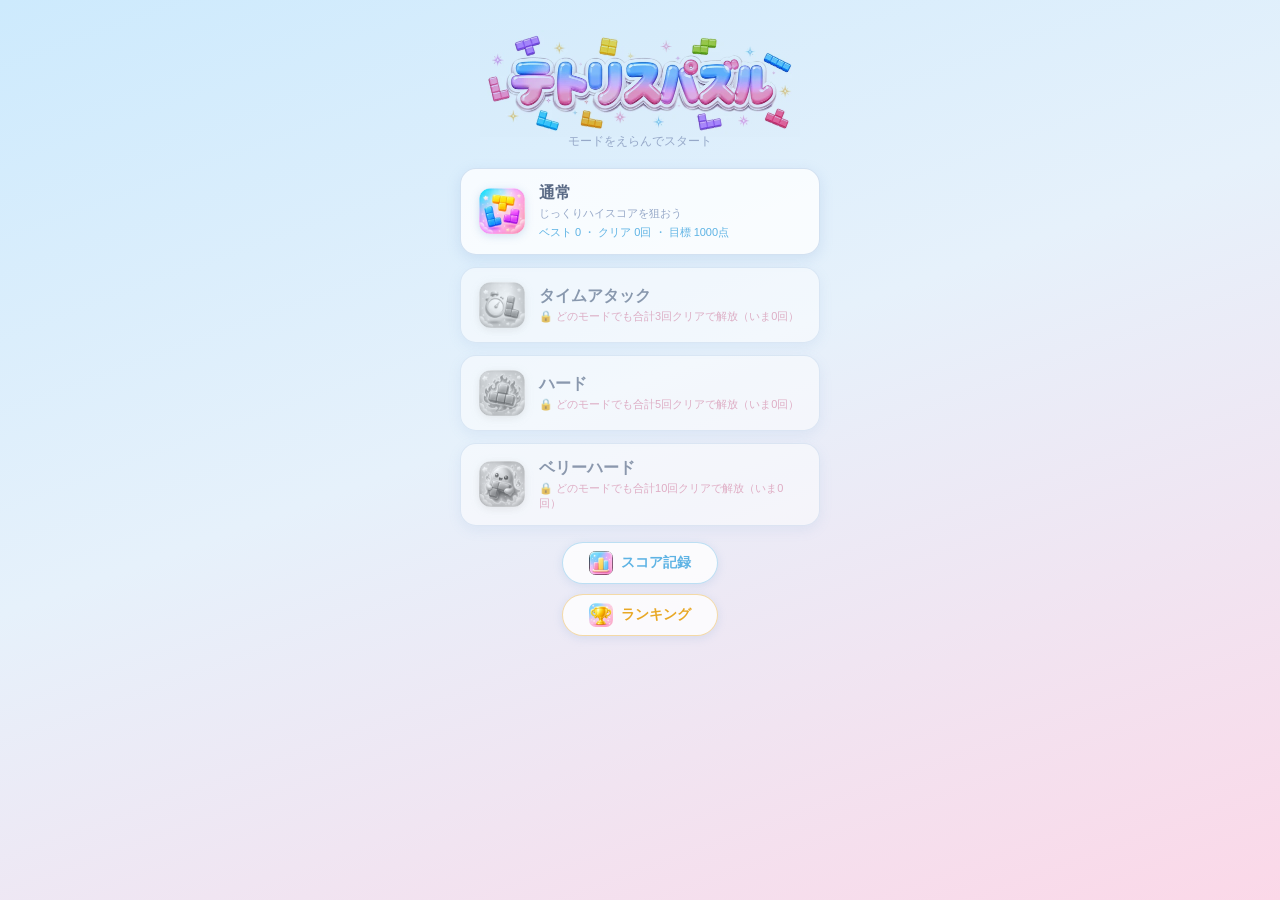
==== index.html @ 9c4d52a5 "ランキングに「今月」「今年」の切り替えを追加（日本時間で区切る・モード別・1人1件のベスト） Co-Authored-By: Claude Opus 5.5 <noreply@anthropic.co" ====
<!DOCTYPE html>
<html lang="ja">
<head>
<meta charset="UTF-8">
<meta name="viewport" content="width=device-width, initial-scale=1.0, maximum-scale=1.0, user-scalable=no, viewport-fit=cover">
<meta name="theme-color" content="#cdeafd">
<meta name="apple-mobile-web-app-capable" content="yes">
<meta name="apple-mobile-web-app-status-bar-style" content="default">
<meta name="apple-mobile-web-app-title" content="テトパズ">
<link rel="manifest" href="manifest.json">
<link rel="icon" type="image/png" href="icon-192.png">
<link rel="apple-touch-icon" href="icon-192.png">
<title>テトリスパズル</title>
<style>
  * { margin: 0; padding: 0; box-sizing: border-box; -webkit-tap-highlight-color: transparent; }
  html, body {
    height: 100%;
    overflow: hidden;
    touch-action: none;
    overscroll-behavior: none;
  }
  body {
    font-family: 'Segoe UI', 'Hiragino Sans', 'Noto Sans JP', sans-serif;
    background: linear-gradient(160deg, #cdeafd 0%, #e6f1fb 45%, #fbd8e8 100%);
    color: #6b7a99;
    display: flex;
    flex-direction: column;
    align-items: center;
    user-select: none;
    -webkit-user-select: none;
    padding: env(safe-area-inset-top) env(safe-area-inset-right) env(safe-area-inset-bottom) env(safe-area-inset-left);
  }

  /* ===== ヘッダー（スコア） ===== */
  #header {
    width: 100%;
    max-width: 440px;
    display: flex;
    justify-content: space-between;
    align-items: center;
    padding: 12px 16px 4px;
  }
  .score-box {
    text-align: center;
    flex: 1;
    background: rgba(255, 255, 255, 0.72);
    border-radius: 14px;
    padding: 3px 6px;
    margin: 0 4px;
    box-shadow: 0 2px 10px rgba(122, 161, 209, 0.22), inset 0 1px 0 rgba(255,255,255,0.9);
  }
  #score-box-now { border-top: 3px solid #f7a8c4; }
  #score-box-best { border-top: 3px solid #8ecdf0; }
  .score-label {
    font-size: 11px;
    letter-spacing: 2px;
    color: #96a8c8;
    text-transform: uppercase;
  }
  .score-value {
    font-size: 26px;
    font-weight: 700;
    color: #f286ac;
    text-shadow: 0 2px 8px rgba(242, 134, 172, 0.3);
  }
  #best-value { color: #5eb3e4; text-shadow: 0 2px 8px rgba(94, 179, 228, 0.3); }
  #title {
    font-size: 15px;
    font-weight: 700;
    letter-spacing: 1px;
    background: linear-gradient(90deg, #f286ac, #f7b267, #6fcf97, #5eb3e4);
    -webkit-background-clip: text;
    background-clip: text;
    -webkit-text-fill-color: transparent;
    flex: 1;
    text-align: center;
  }

  /* ===== コンボ表示 ===== */
  #combo-banner {
    height: 28px;
    display: flex;
    align-items: center;
    justify-content: center;
    font-size: 16px;
    font-weight: 700;
    color: #f2749f;
    opacity: 0;
    transition: opacity 0.3s;
    text-shadow: 0 2px 10px rgba(242, 116, 159, 0.4);
  }
  #combo-banner.show { opacity: 1; animation: pop 0.4s ease; }
  @keyframes pop {
    0% { transform: scale(0.6); }
    60% { transform: scale(1.15); }
    100% { transform: scale(1); }
  }

  /* ===== 背景のふわふわ装飾 ===== */
  #deco {
    position: fixed;
    inset: 0;
    z-index: -1;
    pointer-events: none;
    overflow: hidden;
  }
  .deco-block {
    position: absolute;
    width: 16px;
    height: 16px;
    border-radius: 5px;
    background: currentColor;
    opacity: 0.45;
    animation: floaty 11s ease-in-out infinite;
  }
  /* box-shadow で1つの要素をテトリミノ風の形に見せる */
  .deco-l { box-shadow: 0 20px 0 currentColor, 20px 20px 0 currentColor; }
  .deco-o { box-shadow: 20px 0 0 currentColor, 0 20px 0 currentColor, 20px 20px 0 currentColor; }
  .deco-i { box-shadow: 20px 0 0 currentColor, 40px 0 0 currentColor; }
  .deco-t { box-shadow: 20px 0 0 currentColor, 40px 0 0 currentColor, 20px 20px 0 currentColor; }
  @keyframes floaty {
    0%, 100% { transform: translateY(0) rotate(0deg); }
    50% { transform: translateY(-16px) rotate(8deg); }
  }

  /* ===== 盤面 ===== */
  #board-wrap {
    position: relative;
    margin: 4px auto 0;
    padding: 8px;
    border-radius: 22px;
    /* 虹色のパステルフレーム */
    background: linear-gradient(135deg, #ffbcd8 0%, #a8d8f5 28%, #b4ecc9 52%, #ffe19a 76%, #d9bdf7 100%);
    box-shadow: 0 8px 28px rgba(122, 161, 209, 0.4), inset 0 1px 0 rgba(255,255,255,0.9);
  }
  #board {
    display: grid;
    grid-template-columns: repeat(8, var(--cell));
    grid-template-rows: repeat(8, var(--cell));
    gap: var(--gap);
    background:
      linear-gradient(135deg, rgba(255,188,216,0.45) 0%, rgba(168,216,245,0.45) 30%,
                              rgba(180,236,201,0.42) 55%, rgba(255,225,154,0.42) 80%,
                              rgba(217,189,247,0.45) 100%);
    padding: var(--gap);
    border-radius: 15px;
    box-shadow: inset 0 2px 10px rgba(122, 161, 209, 0.22);
  }
  .cell {
    width: var(--cell);
    height: var(--cell);
    background: rgba(255, 255, 255, 0.6);
    border-radius: 6px;
    position: relative;
    transition: background 0.12s;
    box-shadow: inset 0 1px 2px rgba(122, 161, 209, 0.12);
  }
  .cell.filled {
    background: var(--c);
    box-shadow: inset 0 -3px 0 rgba(0,0,0,0.25), inset 0 2px 0 rgba(255,255,255,0.3);
  }
  .cell.preview {
    background: var(--c);
    opacity: 0.4;
  }
  .cell.will-clear {
    animation: glow 0.5s ease infinite alternate;
  }
  @keyframes glow {
    from { filter: brightness(1); }
    to { filter: brightness(1.6); box-shadow: 0 0 12px rgba(255,255,255,0.7); }
  }
  .cell.clearing {
    animation: vanish 0.3s ease forwards;
  }
  @keyframes vanish {
    to { transform: scale(0); opacity: 0; }
  }

  /* ===== ピーストレイ ===== */
  #tray {
    width: calc(100% - 24px);
    max-width: 416px;
    display: flex;
    justify-content: space-around;
    align-items: center;
    padding: 14px 8px;
    margin-top: 12px;
    min-height: calc(var(--tray-cell) * 4 + 40px);
    /* ピース置き場もカラフルなカードに */
    background: linear-gradient(135deg, rgba(255,255,255,0.75), rgba(255,255,255,0.45));
    border: 2px solid rgba(255, 255, 255, 0.8);
    border-radius: 20px;
    box-shadow: 0 6px 20px rgba(122, 161, 209, 0.25), inset 0 1px 0 rgba(255,255,255,0.9);
  }
  .piece {
    display: grid;
    gap: 2px;
    cursor: grab;
    transition: transform 0.15s, opacity 0.2s;
    touch-action: none;
  }
  .piece.dragging { opacity: 0; }
  .piece.used { visibility: hidden; }
  .piece.unplaceable { opacity: 0.3; filter: grayscale(0.7); }
  .piece-cell {
    width: var(--tray-cell);
    height: var(--tray-cell);
    border-radius: 4px;
  }
  .piece-cell.on {
    background: var(--c);
    box-shadow: inset 0 -2px 0 rgba(0,0,0,0.25), inset 0 1px 0 rgba(255,255,255,0.3);
  }

  /* ===== ドラッグ中のゴースト ===== */
  #drag-ghost {
    position: fixed;
    display: grid;
    gap: var(--gap);
    pointer-events: none;
    z-index: 100;
    filter: drop-shadow(0 6px 12px rgba(0,0,0,0.5));
  }
  #drag-ghost .ghost-cell {
    width: var(--cell);
    height: var(--cell);
    border-radius: 6px;
  }
  #drag-ghost .ghost-cell.on {
    background: var(--c);
    box-shadow: inset 0 -3px 0 rgba(0,0,0,0.25), inset 0 2px 0 rgba(255,255,255,0.3);
  }

  /* ===== スコアポップ ===== */
  .score-pop {
    position: fixed;
    font-size: 22px;
    font-weight: 700;
    color: #f2749f;
    text-shadow: 0 1px 0 #fff, 0 2px 8px rgba(242, 116, 159, 0.5);
    pointer-events: none;
    z-index: 200;
    animation: rise 0.9s ease forwards;
  }
  @keyframes rise {
    0% { opacity: 0; transform: translateY(0) scale(0.7); }
    20% { opacity: 1; transform: translateY(-10px) scale(1.1); }
    100% { opacity: 0; transform: translateY(-60px) scale(1); }
  }

  /* ===== ゲームオーバー ===== */
  #overlay {
    position: fixed;
    inset: 0;
    background: rgba(230, 240, 250, 0.7);
    display: none;
    align-items: center;
    justify-content: center;
    z-index: 300;
    backdrop-filter: blur(5px);
  }
  #overlay.show { display: flex; }
  .overlay-card {
    background: linear-gradient(160deg, #ffffff, #f2f7fd);
    border: 1px solid rgba(122, 161, 209, 0.25);
    border-radius: 20px;
    padding: 32px 40px;
    text-align: center;
    box-shadow: 0 10px 40px rgba(122, 161, 209, 0.35);
    animation: pop 0.4s ease;
  }
  .overlay-card h2 { font-size: 24px; margin-bottom: 12px; color: #f2749f; }
  .overlay-card .final-score { font-size: 40px; font-weight: 700; color: #f286ac; margin-bottom: 4px; }
  .overlay-card .final-label { font-size: 12px; color: #96a8c8; margin-bottom: 6px; }
  .overlay-card .best-note { font-size: 14px; color: #5eb3e4; margin-bottom: 20px; min-height: 20px; }
  #restart-btn {
    font-size: 17px;
    font-weight: 700;
    color: #fff;
    background: linear-gradient(90deg, #f7a8c4, #8ecdf0);
    border: none;
    border-radius: 999px;
    padding: 12px 36px;
    cursor: pointer;
    box-shadow: 0 4px 14px rgba(242, 134, 172, 0.4);
    transition: transform 0.1s;
  }
  #restart-btn:active { transform: scale(0.95); }
  .overlay-btns { display: flex; gap: 10px; justify-content: center; }
  #menu-btn {
    font-size: 15px;
    font-weight: 700;
    color: #5eb3e4;
    background: #fff;
    border: 1px solid rgba(94, 179, 228, 0.5);
    border-radius: 999px;
    padding: 12px 24px;
    cursor: pointer;
    transition: transform 0.1s;
  }
  #menu-btn:active { transform: scale(0.95); }
  #peek-btn {
    font-size: 13px;
    font-weight: 700;
    color: #96a8c8;
    background: transparent;
    border: none;
    text-decoration: underline;
    padding: 12px 8px 0;
    cursor: pointer;
    display: block;
    margin: 0 auto;
  }
  #peek-btn:active { opacity: 0.6; }
  /* 盤面を見ている間に表示する「結果にもどる」バー */
  #back-to-result {
    position: fixed;
    left: 50%;
    bottom: calc(18px + env(safe-area-inset-bottom));
    transform: translateX(-50%);
    display: none;
    font-size: 15px;
    font-weight: 700;
    color: #fff;
    background: linear-gradient(90deg, #f7a8c4, #8ecdf0);
    border: none;
    border-radius: 999px;
    padding: 13px 30px;
    cursor: pointer;
    z-index: 310;
    box-shadow: 0 4px 18px rgba(242, 134, 172, 0.5);
    animation: pop 0.35s ease;
  }
  #back-to-result.show { display: block; }
  #back-to-result:active { transform: translateX(-50%) scale(0.95); }
  .overlay-card .mode-line { font-size: 13px; color: #96a8c8; margin-bottom: 8px; }
  .mode-line-icon { width: 20px; height: 20px; border-radius: 6px; vertical-align: -5px; margin-right: 4px; }
  .clear-badge {
    display: inline-block;
    background: linear-gradient(90deg, #f7a8c4, #8ecdf0);
    color: #fff;
    font-size: 12px;
    font-weight: 700;
    border-radius: 999px;
    padding: 4px 14px;
    margin-bottom: 10px;
  }
  .unlock-note { font-size: 13px; color: #f2749f; margin-bottom: 14px; }

  /* ===== ホームボタン ===== */
  #home-btn {
    background: rgba(255, 255, 255, 0.7);
    border: 1px solid rgba(122, 161, 209, 0.3);
    border-radius: 12px;
    padding: 5px 7px;
    cursor: pointer;
    box-shadow: 0 2px 8px rgba(122, 161, 209, 0.2);
    line-height: 0;
  }
  #home-btn img {
    width: 28px;
    height: 28px;
    border-radius: 8px;
  }
  #home-btn:active { transform: scale(0.92); }
  #sound-btn {
    background: rgba(255, 255, 255, 0.7);
    border: 1px solid rgba(122, 161, 209, 0.3);
    border-radius: 12px;
    padding: 5px 7px;
    margin-left: 6px;
    cursor: pointer;
    box-shadow: 0 2px 8px rgba(122, 161, 209, 0.2);
    line-height: 0;
  }
  #sound-btn img {
    width: 28px;
    height: 28px;
    border-radius: 8px;
  }
  #sound-btn.muted { opacity: 0.7; }
  #sound-btn:active { transform: scale(0.92); }

  /* ===== タイマー表示 ===== */
  #title.timer-mode {
    background: none;
    -webkit-text-fill-color: #5a6a85;
    font-size: 24px;
  }
  #title.urgent {
    -webkit-text-fill-color: #e05575;
    animation: pulseTimer 1s ease infinite;
  }
  @keyframes pulseTimer {
    0%, 100% { transform: scale(1); }
    50% { transform: scale(1.08); }
  }

  /* ===== 消去エフェクト（パーティクル・コンボ演出） ===== */
  .particle {
    position: fixed;
    width: 10px;
    height: 10px;
    border-radius: 3px;
    background: var(--c);
    pointer-events: none;
    z-index: 220;
    animation: particleFly 0.7s ease-out forwards;
    box-shadow: 0 0 6px rgba(255, 255, 255, 0.6);
  }
  @keyframes particleFly {
    0% { transform: translate(0, 0) scale(1) rotate(0deg); opacity: 1; }
    100% { transform: translate(var(--dx), var(--dy)) scale(0.2) rotate(var(--rot)); opacity: 0; }
  }
  #combo-pop {
    position: fixed;
    top: 34%;
    left: 50%;
    transform: translate(-50%, -50%);
    font-size: 34px;
    font-weight: 900;
    color: #ff7ba3;
    white-space: nowrap;
    pointer-events: none;
    z-index: 260;
    opacity: 0;
    text-shadow: 0 2px 0 #fff, 0 6px 18px rgba(242, 116, 159, 0.55);
  }
  #combo-pop.show { animation: comboPop 1s ease forwards; }
  #combo-pop img {
    width: 40px;
    height: 40px;
    border-radius: 10px;
    vertical-align: -8px;
    margin-right: 6px;
  }
  #combo-banner img {
    width: 22px;
    height: 22px;
    border-radius: 6px;
    vertical-align: -5px;
    margin: 0 3px;
  }
  #toast img {
    width: 24px;
    height: 24px;
    border-radius: 7px;
    vertical-align: -6px;
    margin-right: 5px;
  }
  .clear-badge img {
    width: 18px;
    height: 18px;
    border-radius: 5px;
    vertical-align: -4px;
    margin-right: 4px;
  }
  .rank-no img {
    width: 26px;
    height: 26px;
    vertical-align: -7px;
  }
  @keyframes comboPop {
    0% { opacity: 0; transform: translate(-50%, -50%) scale(0.3) rotate(-6deg); }
    22% { opacity: 1; transform: translate(-50%, -50%) scale(1.3) rotate(3deg); }
    40% { transform: translate(-50%, -50%) scale(1) rotate(0deg); }
    75% { opacity: 1; }
    100% { opacity: 0; transform: translate(-50%, -75%) scale(1.05); }
  }
  .board-shake { animation: boardShake 0.35s ease; }
  @keyframes boardShake {
    0%, 100% { transform: translate(0, 0); }
    25% { transform: translate(-5px, 3px); }
    50% { transform: translate(5px, -3px); }
    75% { transform: translate(-3px, 2px); }
  }

  /* ===== トースト ===== */
  #toast {
    position: fixed;
    top: 38%;
    left: 50%;
    transform: translate(-50%, -50%);
    background: rgba(255, 255, 255, 0.92);
    color: #f2749f;
    font-size: 19px;
    font-weight: 700;
    padding: 12px 26px;
    border-radius: 999px;
    box-shadow: 0 6px 24px rgba(122, 161, 209, 0.4);
    z-index: 250;
    opacity: 0;
    pointer-events: none;
    transition: opacity 0.3s;
    white-space: nowrap;
  }
  #toast.show { opacity: 1; animation: pop 0.4s ease; }

  /* ===== モード選択画面 ===== */
  #menu {
    position: fixed;
    inset: 0;
    background: linear-gradient(160deg, #cdeafd 0%, #e6f1fb 45%, #fbd8e8 100%);
    display: flex;
    flex-direction: column;
    align-items: center;
    z-index: 400;
    overflow-y: auto;
    padding: calc(24px + env(safe-area-inset-top)) 16px calc(24px + env(safe-area-inset-bottom));
  }
  #menu.hidden { display: none; }
  #title-logo {
    width: 100%;
    max-width: 320px;
    height: auto;
    margin: 6px auto 0;
    display: block;
    mix-blend-mode: multiply;   /* 白背景をパステル背景になじませる */
  }
  #menu .menu-sub { font-size: 12px; color: #96a8c8; margin: -4px 0 18px; }
  #mode-list { width: 100%; max-width: 360px; }
  .mode-card {
    width: 100%;
    background: rgba(255, 255, 255, 0.78);
    border: 1px solid rgba(122, 161, 209, 0.3);
    border-radius: 16px;
    padding: 14px 18px;
    margin-bottom: 12px;
    cursor: pointer;
    display: flex;
    align-items: center;
    gap: 14px;
    box-shadow: 0 4px 14px rgba(122, 161, 209, 0.2);
    transition: transform 0.1s;
  }
  .mode-card:active { transform: scale(0.97); }
  .mode-card .mode-icon { font-size: 30px; }
  .mode-card .mode-info { flex: 1; }
  .mode-card .mode-name { font-size: 16px; font-weight: 700; color: #5a6a85; }
  .mode-card .mode-desc { font-size: 11px; color: #96a8c8; margin-top: 2px; }
  .mode-card .mode-stats { font-size: 11px; color: #5eb3e4; margin-top: 4px; }
  .mode-card.locked { opacity: 0.65; }
  .mode-card.locked .mode-icon { filter: grayscale(1); }
  .mode-card.locked .mode-desc { color: #d98aa8; }
  #resume-btn {
    font-size: 15px;
    font-weight: 700;
    color: #fff;
    background: linear-gradient(90deg, #f7a8c4, #8ecdf0);
    border: none;
    border-radius: 999px;
    padding: 12px 32px;
    margin-top: 6px;
    cursor: pointer;
    box-shadow: 0 4px 14px rgba(242, 134, 172, 0.4);
  }
  #resume-btn:active { transform: scale(0.95); }
  #stats-btn {
    font-size: 14px;
    font-weight: 700;
    color: #5eb3e4;
    background: rgba(255, 255, 255, 0.78);
    border: 1px solid rgba(94, 179, 228, 0.4);
    border-radius: 999px;
    padding: 8px 26px;
    margin-top: 4px;
    cursor: pointer;
    box-shadow: 0 2px 10px rgba(122, 161, 209, 0.2);
    display: inline-flex;
    align-items: center;
    gap: 8px;
  }
  #stats-btn img {
    width: 24px;
    height: 24px;
    border-radius: 7px;
  }
  #stats-btn:active { transform: scale(0.95); }
  .stats-title-icon {
    width: 24px;
    height: 24px;
    border-radius: 7px;
    vertical-align: -5px;
  }
  .mode-icon-img {
    width: 46px;
    height: 46px;
    border-radius: 12px;
    box-shadow: 0 2px 8px rgba(122, 161, 209, 0.3);
    flex-shrink: 0;
  }
  .mode-card.locked .mode-icon-img { filter: grayscale(1); }

  /* ===== スコア記録（グラフ） ===== */
  #stats {
    position: fixed;
    inset: 0;
    background: rgba(230, 240, 250, 0.75);
    display: flex;
    align-items: center;
    justify-content: center;
    z-index: 450;
    backdrop-filter: blur(5px);
  }
  #stats.hidden { display: none; }
  .stats-card {
    background: linear-gradient(160deg, #ffffff, #f2f7fd);
    border: 1px solid rgba(122, 161, 209, 0.25);
    border-radius: 20px;
    padding: 22px 20px 18px;
    width: calc(100% - 32px);
    max-width: 400px;
    text-align: center;
    box-shadow: 0 10px 40px rgba(122, 161, 209, 0.35);
    animation: pop 0.4s ease;
  }
  .stats-card h2 { font-size: 19px; color: #5a6a85; margin-bottom: 4px; }
  .stats-sub { font-size: 11px; color: #96a8c8; margin-bottom: 14px; }
  .chart-chips {
    display: flex;
    justify-content: center;
    flex-wrap: wrap;
    gap: 6px;
    margin-bottom: 16px;
  }
  .chart-chip {
    font-size: 11px;
    font-weight: 700;
    color: #96a8c8;
    background: rgba(122, 161, 209, 0.12);
    border: 1px solid transparent;
    border-radius: 999px;
    padding: 4px 10px 4px 5px;
    cursor: pointer;
    display: inline-flex;
    align-items: center;
    gap: 4px;
  }
  .chart-chip[data-f="all"] { padding: 4px 12px; }
  /* ランキングの期間（今月・今年） */
  .period-tabs {
    display: inline-flex;
    padding: 3px;
    border-radius: 999px;
    background: rgba(122, 161, 209, 0.14);
    margin-bottom: 10px;
  }
  .period-tab {
    font-size: 13px;
    font-weight: 700;
    color: #96a8c8;
    background: none;
    border: 0;
    border-radius: 999px;
    padding: 5px 20px;
    cursor: pointer;
  }
  .period-tab.active {
    color: #fff;
    background: linear-gradient(90deg, #f286ac, #f7a8c4);
    box-shadow: 0 2px 8px rgba(242, 134, 172, 0.35);
  }
  .chart-chip img {
    width: 20px;
    height: 20px;
    border-radius: 6px;
  }
  .chart-chip.active {
    color: #fff;
    background: linear-gradient(90deg, #f7a8c4, #8ecdf0);
  }
  #chart-bars {
    display: flex;
    align-items: flex-end;
    justify-content: center;
    gap: 8px;
    height: 185px;
    margin-bottom: 14px;
  }
  .chart-col {
    display: flex;
    flex-direction: column;
    align-items: center;
    justify-content: flex-end;
    gap: 4px;
    width: 40px;
  }
  .chart-val { font-size: 10px; font-weight: 700; color: #f286ac; min-height: 13px; }
  .chart-bar {
    width: 26px;
    border-radius: 8px 8px 4px 4px;
    background: linear-gradient(180deg, #8ecdf0, #b8dcf5);
    box-shadow: inset 0 2px 0 rgba(255,255,255,0.5);
    transition: height 0.3s ease;
  }
  .chart-col.today .chart-bar { background: linear-gradient(180deg, #f7a8c4, #fbd0e0); }
  .chart-day { font-size: 10px; color: #96a8c8; line-height: 1.3; }
  .chart-col.today .chart-day { color: #f286ac; font-weight: 700; }
  #stats-close {
    font-size: 14px;
    font-weight: 700;
    color: #fff;
    background: linear-gradient(90deg, #f7a8c4, #8ecdf0);
    border: none;
    border-radius: 999px;
    padding: 10px 32px;
    cursor: pointer;
    box-shadow: 0 4px 14px rgba(242, 134, 172, 0.4);
  }
  #stats-close:active { transform: scale(0.95); }

  /* ===== スコア登録（ゲームオーバー画面内） ===== */
  #register-box {
    display: none;
    background: linear-gradient(135deg, #fff6fa, #f2f8fd);
    border: 1px dashed rgba(242, 134, 172, 0.55);
    border-radius: 14px;
    padding: 12px 14px;
    margin-bottom: 16px;
  }
  #register-box.show { display: block; }
  .register-title { font-size: 13px; font-weight: 700; color: #f2749f; margin-bottom: 8px; }
  #name-input {
    width: 100%;
    font-size: 16px; /* iOSの自動ズーム防止 */
    font-family: inherit;
    color: #5a6a85;
    text-align: center;
    background: #fff;
    border: 1px solid rgba(122, 161, 209, 0.4);
    border-radius: 10px;
    padding: 10px 12px;
    margin-bottom: 8px;
  }
  #name-input:focus { outline: 2px solid rgba(142, 205, 240, 0.8); }
  #register-btn {
    width: 100%;
    font-size: 15px;
    font-weight: 700;
    color: #fff;
    background: linear-gradient(90deg, #f7a8c4, #8ecdf0);
    border: none;
    border-radius: 999px;
    padding: 11px;
    cursor: pointer;
    box-shadow: 0 4px 14px rgba(242, 134, 172, 0.35);
  }
  #register-btn:active { transform: scale(0.97); }
  #register-btn:disabled { opacity: 0.5; }
  .register-note { font-size: 10px; color: #96a8c8; margin-top: 6px; }

  /* ===== ランキング画面 ===== */
  #ranking {
    position: fixed;
    inset: 0;
    background: rgba(230, 240, 250, 0.75);
    display: flex;
    align-items: center;
    justify-content: center;
    z-index: 460;
    backdrop-filter: blur(5px);
  }
  #ranking.hidden { display: none; }
  .ranking-card {
    background: linear-gradient(160deg, #ffffff, #f2f7fd);
    border: 1px solid rgba(122, 161, 209, 0.25);
    border-radius: 20px;
    padding: 20px 18px 16px;
    width: calc(100% - 32px);
    max-width: 400px;
    text-align: center;
    box-shadow: 0 10px 40px rgba(122, 161, 209, 0.35);
    animation: pop 0.4s ease;
  }
  .ranking-card h2 { font-size: 19px; color: #5a6a85; margin-bottom: 4px; }
  .ranking-card h2 img { width: 24px; height: 24px; border-radius: 7px; vertical-align: -5px; }
  #rank-list {
    max-height: 46vh;
    overflow-y: auto;
    margin: 12px 0 14px;
  }
  .rank-row {
    display: flex;
    align-items: center;
    gap: 10px;
    background: rgba(255, 255, 255, 0.9);
    border: 1px solid rgba(122, 161, 209, 0.2);
    border-radius: 12px;
    padding: 8px 12px;
    margin-bottom: 6px;
    text-align: left;
  }
  .rank-row.mine {
    background: linear-gradient(90deg, #fff0f6, #eaf6fd);
    border-color: rgba(242, 134, 172, 0.6);
    box-shadow: 0 2px 10px rgba(242, 134, 172, 0.25);
  }
  .rank-no { font-size: 15px; font-weight: 700; color: #96a8c8; width: 34px; flex-shrink: 0; }
  .rank-row:nth-child(1) .rank-no { color: #e8a825; }
  .rank-row:nth-child(2) .rank-no { color: #9bb0c4; }
  .rank-row:nth-child(3) .rank-no { color: #c98a5b; }
  .rank-name { flex: 1; font-size: 14px; font-weight: 700; color: #5a6a85; overflow: hidden; text-overflow: ellipsis; white-space: nowrap; }
  .rank-score { font-size: 15px; font-weight: 700; color: #f286ac; flex-shrink: 0; }
  .rank-date { font-size: 9px; color: #b6c4d8; flex-shrink: 0; width: 38px; text-align: right; }
  .rank-empty { font-size: 13px; color: #96a8c8; padding: 26px 0; }
  .rank-loading {
    display: flex;
    align-items: center;
    justify-content: center;
    gap: 10px;
    font-size: 13px;
    color: #96a8c8;
    padding: 34px 0;
  }
  .rank-spinner {
    width: 20px;
    height: 20px;
    border-radius: 50%;
    border: 3px solid rgba(142, 205, 240, 0.35);
    border-top-color: #f286ac;
    animation: rankSpin 0.8s linear infinite;
  }
  @keyframes rankSpin { to { transform: rotate(360deg); } }
  #rank-status { font-size: 10px; color: #96a8c8; margin-bottom: 8px; min-height: 13px; }
  #rank-close {
    font-size: 14px;
    font-weight: 700;
    color: #fff;
    background: linear-gradient(90deg, #f7a8c4, #8ecdf0);
    border: none;
    border-radius: 999px;
    padding: 10px 32px;
    cursor: pointer;
    box-shadow: 0 4px 14px rgba(242, 134, 172, 0.4);
  }
  #rank-close:active { transform: scale(0.95); }
  #ranking-btn {
    font-size: 14px;
    font-weight: 700;
    color: #e8a825;
    background: rgba(255, 255, 255, 0.78);
    border: 1px solid rgba(232, 168, 37, 0.4);
    border-radius: 999px;
    padding: 8px 26px;
    margin-top: 10px;
    cursor: pointer;
    box-shadow: 0 2px 10px rgba(122, 161, 209, 0.2);
    display: inline-flex;
    align-items: center;
    gap: 8px;
  }
  #ranking-btn img { width: 24px; height: 24px; border-radius: 7px; }
  #ranking-btn:active { transform: scale(0.95); }

  /* --- 更新通知バナー --- */
  #update-banner {
    display: none;
    position: fixed;
    top: 0;
    left: 0;
    right: 0;
    background: linear-gradient(135deg, #8ecdf0, #f7a8c4);
    color: white;
    z-index: 1000;
    box-shadow: 0 4px 16px rgba(122, 161, 209, 0.4);
    animation: slideDownBanner 0.4s ease;
  }
  #update-banner.show { display: block; }
  @keyframes slideDownBanner {
    from { transform: translateY(-100%); }
    to { transform: translateY(0); }
  }
  .update-banner-inner {
    max-width: 420px;
    margin: 0 auto;
    padding: 14px 16px;
    text-align: left;
  }
  .update-banner-inner h4 {
    font-size: 14px;
    margin: 0 0 6px 0;
  }
  .update-banner-inner ul {
    font-size: 12px;
    opacity: 0.95;
    padding-left: 18px;
    margin: 0 0 10px 0;
    line-height: 1.7;
  }
  .update-banner-btns {
    display: flex;
    gap: 8px;
  }
  .update-banner-btns button {
    flex: 1;
    padding: 8px;
    border: none;
    border-radius: 6px;
    font-size: 13px;
    font-weight: 700;
    cursor: pointer;
  }
  .update-btn-reload {
    background: white;
    color: #f2749f;
  }
  .update-btn-later {
    background: rgba(255, 255, 255, 0.25);
    color: white;
  }
</style>
</head>
<body>
  <!-- 盤面とトレイの下の余白に、テトリミノ風のブロックをふわふわ浮かべる -->
  <div id="deco" aria-hidden="true">
    <span class="deco-block deco-l" style="color:#f7a8c4; top:74%; left:8%;   animation-delay:0s"></span>
    <span class="deco-block deco-o" style="color:#8ecdf0; top:86%; left:30%;  animation-delay:-2.5s"></span>
    <span class="deco-block deco-i" style="color:#ffd88a; top:79%; left:56%;  animation-delay:-5s"></span>
    <span class="deco-block deco-t" style="color:#b8e6c8; top:90%; right:12%; animation-delay:-7.5s"></span>
    <span class="deco-block deco-o" style="color:#d6b8f0; top:70%; right:8%;  animation-delay:-3.5s"></span>
    <span class="deco-block deco-l" style="color:#ffc4a3; top:95%; left:16%;  animation-delay:-6.5s"></span>
  </div>

  <div id="header">
    <button id="home-btn" aria-label="モード選択にもどる"><img src="icon-home.webp" alt="ホーム"></button>
    <button id="sound-btn" aria-label="効果音の切り替え"><img id="sound-img" src="icon-sound-on.webp" alt="効果音オン"></button>
    <div class="score-box" id="score-box-now">
      <div class="score-label">スコア</div>
      <div class="score-value" id="score-value">0</div>
    </div>
    <div id="title">🧩 テトリス<br>パズル</div>
    <div class="score-box" id="score-box-best">
      <div class="score-label">ベスト</div>
      <div class="score-value" id="best-value">0</div>
    </div>
  </div>

  <div id="combo-banner"></div>

  <div id="board-wrap">
    <div id="board"></div>
  </div>

  <div id="tray"></div>

  <!-- 更新通知バナー -->
  <div id="update-banner">
    <div class="update-banner-inner">
      <h4 id="update-title">新しいバージョンが利用可能です</h4>
      <ul id="update-changes"></ul>
      <div class="update-banner-btns">
        <button class="update-btn-reload" onclick="applyUpdate()">今すぐ更新</button>
        <button class="update-btn-later" onclick="dismissUpdate()">あとで</button>
      </div>
    </div>
  </div>

  <div id="overlay">
    <div class="overlay-card">
      <h2 id="go-title">ゲームオーバー</h2>
      <div class="mode-line" id="go-mode"></div>
      <div><span class="clear-badge" id="go-clear" style="display:none"><img src="icon-party.webp" alt="">クリア達成！</span></div>
      <div class="final-label">今回のスコア</div>
      <div class="final-score" id="final-score">0</div>
      <div class="best-note" id="best-note"></div>
      <div class="unlock-note" id="unlock-note"></div>

      <div id="register-box">
        <div class="register-title" id="register-title">🏆 ランキングに登録できます！</div>
        <input id="name-input" type="text" maxlength="12" placeholder="なまえ（自由入力）"
               autocomplete="off" autocapitalize="off" spellcheck="false">
        <button id="register-btn">この名前で登録する</button>
        <div class="register-note">ログイン不要・毎回すきな名前で登録できます</div>
      </div>

      <div class="overlay-btns">
        <button id="restart-btn">もう一度</button>
        <button id="menu-btn">モード選択</button>
      </div>
      <button id="peek-btn">🔍 最後の盤面を見る</button>
    </div>
  </div>

  <button id="back-to-result">結果にもどる</button>

  <div id="ranking" class="hidden">
    <div class="ranking-card">
      <h2><img src="icon-rank.webp" alt=""> ランキング</h2>
      <div class="stats-sub">みんなのベストスコア</div>
      <div class="period-tabs" id="rank-period">
        <button class="period-tab active" data-p="month">今月</button>
        <button class="period-tab" data-p="year">今年</button>
      </div>
      <div class="chart-chips" id="rank-chips">
        <button class="chart-chip active" data-m="normal"><img src="mode-normal.webp" alt="">通常</button>
        <button class="chart-chip" data-m="timeattack"><img src="mode-timeattack.webp" alt="">タイム</button>
        <button class="chart-chip" data-m="hard"><img src="mode-hard.webp" alt="">ハード</button>
        <button class="chart-chip" data-m="veryhard"><img src="mode-veryhard.webp" alt="">ベリー</button>
      </div>
      <div id="rank-status"></div>
      <div id="rank-list"></div>
      <button id="rank-close">とじる</button>
    </div>
  </div>

  <div id="toast"></div>
  <div id="combo-pop"></div>

  <div id="menu" class="hidden">
    <img id="title-logo" src="title-logo.webp" alt="テトリスパズル">
    <div class="menu-sub">モードをえらんでスタート</div>
    <div id="mode-list"></div>
    <button id="stats-btn"><img src="icon-stats.webp" alt=""> スコア記録</button>
    <button id="ranking-btn"><img src="icon-rank.webp" alt=""> ランキング</button>
    <button id="resume-btn" style="display:none">▶ ゲームにもどる</button>
  </div>

  <div id="stats" class="hidden">
    <div class="stats-card">
      <h2><img class="stats-title-icon" src="icon-stats.webp" alt=""> スコア記録</h2>
      <div class="stats-sub">過去7日間の1日ごとのベストスコア</div>
      <div class="chart-chips">
        <button class="chart-chip active" data-f="all">すべて</button>
        <button class="chart-chip" data-f="normal"><img src="mode-normal.webp" alt="">通常</button>
        <button class="chart-chip" data-f="timeattack"><img src="mode-timeattack.webp" alt="">タイム</button>
        <button class="chart-chip" data-f="hard"><img src="mode-hard.webp" alt="">ハード</button>
        <button class="chart-chip" data-f="veryhard"><img src="mode-veryhard.webp" alt="">ベリー</button>
      </div>
      <div id="chart-bars"></div>
      <button id="stats-close">とじる</button>
    </div>
  </div>

<script>
(() => {
  'use strict';

  const SIZE = 8;

  // ===== レイアウト計算（画面幅に合わせてセルサイズを決定） =====
  function layout() {
    const vw = Math.min(window.innerWidth, 440);
    const vh = window.innerHeight;
    // 盤面は幅の 88% か、高さの 50% に収まるサイズ
    const bySide = Math.floor((vw * 0.88 - 9 * 4) / 8);
    const byHeight = Math.floor((vh * 0.5 - 9 * 4) / 8);
    const cell = Math.max(24, Math.min(bySide, byHeight));
    document.documentElement.style.setProperty('--cell', cell + 'px');
    document.documentElement.style.setProperty('--gap', '4px');
    document.documentElement.style.setProperty('--tray-cell', Math.floor(cell * 0.55) + 'px');
    return cell;
  }
  let CELL = layout();
  window.addEventListener('resize', () => { CELL = layout(); });

  // ===== 効果音（Web Audio・音声ファイル不要） =====
  const SND_KEY = 'tp_sound';
  let soundOn = localStorage.getItem(SND_KEY) !== 'off';
  let audioCtx = null;

  function ac() {
    if (!audioCtx) audioCtx = new (window.AudioContext || window.webkitAudioContext)();
    if (audioCtx.state === 'suspended') audioCtx.resume();
    return audioCtx;
  }

  // 単音を鳴らす（freq: 周波数, dur: 長さ秒）
  function tone(freq, dur, opt = {}) {
    if (!soundOn) return;
    try {
      const ctx = ac();
      const t0 = ctx.currentTime + (opt.delay || 0);
      const osc = ctx.createOscillator();
      const g = ctx.createGain();
      osc.type = opt.type || 'sine';
      osc.frequency.setValueAtTime(freq, t0);
      if (opt.slide) osc.frequency.exponentialRampToValueAtTime(Math.max(40, freq + opt.slide), t0 + dur);
      const vol = opt.vol || 0.2;
      g.gain.setValueAtTime(0, t0);
      g.gain.linearRampToValueAtTime(vol, t0 + 0.01);
      g.gain.exponentialRampToValueAtTime(0.001, t0 + dur);
      osc.connect(g).connect(ctx.destination);
      osc.start(t0);
      osc.stop(t0 + dur + 0.05);
    } catch (e) { /* 音は失敗しても無視 */ }
  }

  const SFX = {
    pick()  { tone(500, 0.06, { type: 'triangle', vol: 0.1 }); },
    place() { tone(300, 0.09, { type: 'triangle', vol: 0.25, slide: -80 }); tone(520, 0.06, { vol: 0.12, delay: 0.02 }); },
    clear(lines, comboCount) {
      // コンボが続くほどキーが上がる、明るい駆け上がりアルペジオ
      const c = Math.min(comboCount, 8);
      const base = 440 * Math.pow(1.12, c);
      const steps = [0, 4, 7, 12, 16, 19, 24, 28]; // メジャーコードの積み上げ
      const n = Math.min(3 + lines + Math.min(c, 3), 8);
      for (let i = 0; i < n; i++) {
        const f = base * Math.pow(2, steps[i] / 12);
        tone(f, 0.13, { type: 'triangle', vol: 0.18, delay: i * 0.045 });
        tone(f * 2, 0.1, { vol: 0.05, delay: i * 0.045 }); // きらめきレイヤー
      }
      tone(base * 4, 0.3, { vol: 0.12, delay: n * 0.045 }); // 最後にキラーン
      if (lines >= 2) tone(base * 2, 0.35, { vol: 0.14, delay: n * 0.045 + 0.04, slide: 400 }); // 同時消しは上昇スライド追加
    },
    goal()   { [523, 659, 784, 1047].forEach((f, i) => tone(f, 0.2, { vol: 0.22, delay: i * 0.1 })); },
    unlock() { [392, 523, 659, 784, 1047].forEach((f, i) => tone(f, 0.16, { vol: 0.2, delay: i * 0.08 })); },
    over()   { [392, 311, 247, 175].forEach((f, i) => tone(f, 0.25, { type: 'triangle', vol: 0.15, delay: i * 0.16 })); },
    timeup() { tone(880, 0.35, { vol: 0.2 }); tone(587, 0.5, { vol: 0.2, delay: 0.18 }); },
    tick()   { tone(1050, 0.05, { type: 'square', vol: 0.06 }); },
    tap()    { tone(600, 0.05, { type: 'triangle', vol: 0.1 }); },
  };

  const soundBtn = document.getElementById('sound-btn');
  const soundImg = document.getElementById('sound-img');
  function updateSoundBtn() {
    soundImg.src = soundOn ? 'icon-sound-on.webp' : 'icon-sound-off.webp';
    soundImg.alt = soundOn ? '効果音オン' : '効果音オフ';
    soundBtn.classList.toggle('muted', !soundOn);
  }
  soundBtn.addEventListener('click', () => {
    soundOn = !soundOn;
    localStorage.setItem(SND_KEY, soundOn ? 'on' : 'off');
    updateSoundBtn();
    if (soundOn) SFX.tap();
  });
  updateSoundBtn();

  // ===== ピース定義（テトリミノ中心＋補助ピース） =====
  // shape: [row, col] の配列 / g: グループ（tetro=4マス, small=1〜3マス, big=大型）
  const SHAPES = [
    // --- テトリミノ（4マス）: 出現率高め ---
    { cells: [[0,0],[0,1],[0,2],[0,3]], color: '#4fc3f7', w: 3, g: 'tetro' }, // I 横
    { cells: [[0,0],[1,0],[2,0],[3,0]], color: '#4fc3f7', w: 3, g: 'tetro' }, // I 縦
    { cells: [[0,0],[0,1],[1,0],[1,1]], color: '#ffd54f', w: 3, g: 'tetro' }, // O
    { cells: [[0,0],[0,1],[0,2],[1,1]], color: '#ba68c8', w: 2, g: 'tetro' }, // T
    { cells: [[1,0],[0,1],[1,1],[2,1]], color: '#ba68c8', w: 2, g: 'tetro' }, // T 右
    { cells: [[0,1],[1,0],[1,1],[1,2]], color: '#ba68c8', w: 2, g: 'tetro' }, // T 上
    { cells: [[0,0],[1,0],[2,0],[1,1]], color: '#ba68c8', w: 2, g: 'tetro' }, // T 左
    { cells: [[0,1],[0,2],[1,0],[1,1]], color: '#81c784', w: 2, g: 'tetro' }, // S
    { cells: [[0,0],[1,0],[1,1],[2,1]], color: '#81c784', w: 2, g: 'tetro' }, // S 縦
    { cells: [[0,0],[0,1],[1,1],[1,2]], color: '#e57373', w: 2, g: 'tetro' }, // Z
    { cells: [[0,1],[1,0],[1,1],[2,0]], color: '#e57373', w: 2, g: 'tetro' }, // Z 縦
    { cells: [[0,0],[1,0],[2,0],[2,1]], color: '#ffb74d', w: 2, g: 'tetro' }, // L
    { cells: [[0,0],[0,1],[0,2],[1,0]], color: '#ffb74d', w: 2, g: 'tetro' }, // L 回転
    { cells: [[0,0],[0,1],[1,1],[2,1]], color: '#ffb74d', w: 2, g: 'tetro' }, // L 回転
    { cells: [[1,0],[1,1],[1,2],[0,2]], color: '#ffb74d', w: 2, g: 'tetro' }, // L 回転
    { cells: [[0,1],[1,1],[2,1],[2,0]], color: '#7986cb', w: 2, g: 'tetro' }, // J
    { cells: [[0,0],[1,0],[1,1],[1,2]], color: '#7986cb', w: 2, g: 'tetro' }, // J 回転
    { cells: [[0,0],[0,1],[1,0],[2,0]], color: '#7986cb', w: 2, g: 'tetro' }, // J 回転
    { cells: [[0,0],[0,1],[0,2],[1,2]], color: '#7986cb', w: 2, g: 'tetro' }, // J 回転
    // --- 補助ピース（詰み防止・戦略用） ---
    { cells: [[0,0]], color: '#f06292', w: 1.2, g: 'small' },                    // 1マス
    { cells: [[0,0],[0,1]], color: '#4db6ac', w: 1.5, g: 'small' },              // 2マス横
    { cells: [[0,0],[1,0]], color: '#4db6ac', w: 1.5, g: 'small' },              // 2マス縦
    { cells: [[0,0],[0,1],[0,2]], color: '#aed581', w: 1.5, g: 'small' },        // 3マス横
    { cells: [[0,0],[1,0],[2,0]], color: '#aed581', w: 1.5, g: 'small' },        // 3マス縦
    { cells: [[0,0],[0,1],[1,0]], color: '#ff8a65', w: 1.5, g: 'small' },        // 角3マス
    { cells: [[0,0],[0,1],[1,1]], color: '#ff8a65', w: 1.5, g: 'small' },        // 角3マス
    { cells: [[0,0],[1,0],[1,1]], color: '#ff8a65', w: 1.5, g: 'small' },        // 角3マス
    { cells: [[0,1],[1,0],[1,1]], color: '#ff8a65', w: 1.5, g: 'small' },        // 角3マス
    { cells: [[0,0],[0,1],[0,2],[1,0],[1,1],[1,2],[2,0],[2,1],[2,2]], color: '#9575cd', w: 0.7, g: 'big' }, // 3×3
    { cells: [[0,0],[0,1],[0,2],[0,3],[0,4]], color: '#64b5f6', w: 0.8, g: 'big' }, // 5マス横
    { cells: [[0,0],[1,0],[2,0],[3,0],[4,0]], color: '#64b5f6', w: 0.8, g: 'big' }, // 5マス縦
  ];

  // ===== モード定義 =====
  const MODES = {
    normal: {
      name: '通常', icon: '🧩', img: 'mode-normal.webp', titleHtml: '🧩 テトリス<br>パズル',
      desc: 'じっくりハイスコアを狙おう',
      clearTarget: 1000, timeLimit: 0, obstacles: 0,
      weights: { tetro: 1, small: 1, big: 1 },
      unlock: null,
    },
    timeattack: {
      name: 'タイムアタック', icon: '⏱️', img: 'mode-timeattack.webp', titleHtml: '⏱️ タイム<br>アタック',
      desc: '3分間でどこまで稼げる？',
      clearTarget: 600, timeLimit: 180, obstacles: 0,
      weights: { tetro: 1, small: 1, big: 1 },
      unlock: { count: 3 },
    },
    hard: {
      name: 'ハード', icon: '🔥', img: 'mode-hard.webp', titleHtml: '🔥 ハード<br>モード',
      desc: '小さいピースが出にくい',
      clearTarget: 1000, timeLimit: 0, obstacles: 0,
      weights: { tetro: 1, small: 0.35, big: 1.4 },
      unlock: { count: 5 },
    },
    veryhard: {
      name: 'ベリーハード', icon: '💀', img: 'mode-veryhard.webp', titleHtml: '💀 ベリー<br>ハード',
      desc: '大型ピース＋お邪魔ブロック',
      clearTarget: 1000, timeLimit: 0, obstacles: 10,
      weights: { tetro: 1, small: 0, big: 1.8 },
      unlock: { count: 10 },
    },
  };

  function randomShape() {
    const mw = MODES[mode].weights;
    const pool = SHAPES.map(s => ({ s, w: s.w * (mw[s.g] ?? 1) })).filter(p => p.w > 0);
    const total = pool.reduce((a, p) => a + p.w, 0);
    let r = Math.random() * total;
    for (const p of pool) {
      r -= p.w;
      if (r <= 0) return p.s;
    }
    return pool[0].s;
  }

  // ===== 状態 =====
  let grid = [];        // grid[r][c] = null | color
  let tray = [];        // { shape, el, used }
  let score = 0;
  let combo = 0;
  let gameOver = false;
  let mode = 'normal';
  let clearAchieved = false;   // このゲームでクリア達成済みか
  let unlockedMsgs = [];       // このゲームで解放されたモード名
  let timeLeft = 0;
  let timerId = null;
  let remainingMs = 0;   // 一時停止中に保持する残り時間
  let deadline = 0;      // タイムアタックの期限（エポックms）
  let paused = false;
  let gameActive = false;

  const boardEl = document.getElementById('board');
  const trayEl = document.getElementById('tray');
  const scoreEl = document.getElementById('score-value');
  const bestEl = document.getElementById('best-value');
  const comboEl = document.getElementById('combo-banner');
  const overlayEl = document.getElementById('overlay');
  const titleEl = document.getElementById('title');
  const menuEl = document.getElementById('menu');
  const modeListEl = document.getElementById('mode-list');
  const resumeBtn = document.getElementById('resume-btn');
  const toastEl = document.getElementById('toast');

  // ===== モード別成績（クリア回数・ベストスコア） =====
  const STATS_KEY = 'tp_stats';
  function loadStats() {
    let s;
    try { s = JSON.parse(localStorage.getItem(STATS_KEY)) || {}; } catch (e) { s = {}; }
    for (const k of Object.keys(MODES)) s[k] = Object.assign({ clears: 0, best: 0 }, s[k]);
    // 旧バージョンのベストスコアを引き継ぐ
    const old = Number(localStorage.getItem('tetris-puzzle-best') || 0);
    if (old > s.normal.best) s.normal.best = old;
    return s;
  }
  const stats = loadStats();
  function saveStats() { localStorage.setItem(STATS_KEY, JSON.stringify(stats)); }
  // 全モード合計のクリア回数（どのモードで遊んでも解放条件に加算される）
  function totalClears() {
    return Object.keys(MODES).reduce((s, k) => s + (stats[k] ? stats[k].clears : 0), 0);
  }

  function isUnlocked(k) {
    const u = MODES[k].unlock;
    return !u || totalClears() >= u.count;
  }

  // ===== 日別ベストスコア記録 =====
  const DAILY_KEY = 'tp_daily';
  function dateKeyOf(d) {
    return d.getFullYear() + '-' + String(d.getMonth() + 1).padStart(2, '0') + '-' + String(d.getDate()).padStart(2, '0');
  }
  function loadDaily() {
    let d;
    try { d = JSON.parse(localStorage.getItem(DAILY_KEY)) || {}; } catch (e) { d = {}; }
    // 30日より古い記録は削除
    const cutoff = new Date();
    cutoff.setDate(cutoff.getDate() - 30);
    for (const k of Object.keys(d)) {
      if (new Date(k + 'T00:00:00') < cutoff) delete d[k];
    }
    return d;
  }
  const daily = loadDaily();
  function recordDaily() {
    if (score <= 0) return;
    const k = dateKeyOf(new Date());
    if (!daily[k]) daily[k] = {};
    if (score > (daily[k][mode] || 0)) {
      daily[k][mode] = score;
      localStorage.setItem(DAILY_KEY, JSON.stringify(daily));
    }
  }

  // ===== スコア記録グラフ（過去7日） =====
  let chartFilter = 'all';
  function renderChart() {
    const days = [];
    for (let i = 6; i >= 0; i--) {
      const d = new Date();
      d.setDate(d.getDate() - i);
      const rec = daily[dateKeyOf(d)] || {};
      const vals = Object.values(rec);
      const val = chartFilter === 'all'
        ? (vals.length ? Math.max(...vals) : 0)
        : (rec[chartFilter] || 0);
      days.push({
        label: (d.getMonth() + 1) + '/' + d.getDate(),
        dow: '日月火水木金土'[d.getDay()],
        val,
        isToday: i === 0,
      });
    }
    const max = Math.max(1, ...days.map(d => d.val));
    document.getElementById('chart-bars').innerHTML = days.map(d => `
      <div class="chart-col${d.isToday ? ' today' : ''}">
        <div class="chart-val">${d.val || ''}</div>
        <div class="chart-bar" style="height:${d.val ? Math.max(8, Math.round(d.val / max * 130)) : 4}px"></div>
        <div class="chart-day">${d.label}<br>${d.dow}</div>
      </div>`).join('');
    document.querySelectorAll('.chart-chip[data-f]').forEach(ch =>
      ch.classList.toggle('active', ch.dataset.f === chartFilter));
  }

  // ===== ランキング（スコア登録・ログイン不要） =====
  // オンライン共有ランキングのAPI（Google Apps ScriptのウェブアプリURL）。
  // 空文字にすると「この端末だけ」のランキングとして動作する。
  const RANKING_API = 'https://script.google.com/macros/s/AKfycbydteWLmZmW48GksKOdtj0WF3gafADX99-H5f8gDKyx5VPY_tDZ_rKj-w9aXMw6JcUR/exec';
  const RANK_KEY = 'tp_ranking';
  const NAME_KEY = 'tp_last_name';
  const RANK_MAX = 20;

  let rankFilter = 'normal';
  let rankPeriod = 'month';  // 'month'（今月）| 'year'（今年）。区切りは日本時間
  let myEntryKey = null;   // 直前に登録した自分の行をハイライトする用
  let prevBest = 0;        // ゲーム開始時点のベスト（自己ベスト更新の判定用）

  const rankingEl = document.getElementById('ranking');
  const rankListEl = document.getElementById('rank-list');
  const rankStatusEl = document.getElementById('rank-status');
  const registerBox = document.getElementById('register-box');
  const nameInput = document.getElementById('name-input');
  const registerBtn = document.getElementById('register-btn');

  // 名前は必ずエスケープして表示する（オンライン化した際のXSS対策）
  function esc(s) {
    return String(s).replace(/[&<>"']/g, c =>
      ({ '&': '&amp;', '<': '&lt;', '>': '&gt;', '"': '&quot;', "'": '&#39;' }[c]));
  }

  function loadLocalRank() {
    try { return JSON.parse(localStorage.getItem(RANK_KEY)) || {}; } catch (e) { return {}; }
  }
  function localRankOf(m) {
    const all = loadLocalRank();
    return (all[m] || []).slice().sort((a, b) => b.score - a.score).slice(0, RANK_MAX);
  }
  // 日本時間の「年-月」（端末のタイムゾーンに関係なく、全員同じ区切りにする）
  function jstYm(d) {
    const t = new Date(new Date(d).getTime() + 9 * 3600 * 1000);
    return t.getUTCFullYear() + '-' + String(t.getUTCMonth() + 1).padStart(2, '0');
  }
  function inPeriod(date, p) {
    if (!date || isNaN(new Date(date))) return false;
    const a = jstYm(date), b = jstYm(Date.now());
    return p === 'year' ? a.slice(0, 4) === b.slice(0, 4) : a === b;
  }
  function periodLabel(p) {
    const now = jstYm(Date.now());
    return p === 'year' ? now.slice(0, 4) + '年' : Number(now.slice(5)) + '月';
  }
  function addLocalRank(entry) {
    const all = loadLocalRank();
    if (!all[entry.mode]) all[entry.mode] = [];
    all[entry.mode].push(entry);
    all[entry.mode].sort((a, b) => b.score - a.score);
    all[entry.mode] = all[entry.mode].slice(0, RANK_MAX);
    localStorage.setItem(RANK_KEY, JSON.stringify(all));
  }

  // 登録できる条件：自己ベスト更新、またはランキング圏内
  function canRegister() {
    if (score <= 0) return false;
    if (score > prevBest) return true;
    const list = localRankOf(mode);
    return list.length < RANK_MAX || score > list[list.length - 1].score;
  }

  async function fetchOnlineRank(m) {
    const res = await fetch(RANKING_API + '?mode=' + encodeURIComponent(m) + '&period=' + rankPeriod, { cache: 'no-store' });
    const data = await res.json();
    return Array.isArray(data) ? data : (data.entries || []);
  }

  async function postOnlineRank(entry) {
    // Content-Type を text/plain にすると CORS プリフライトが飛ばない（GAS は OPTIONS に応答できない）
    await fetch(RANKING_API, {
      method: 'POST',
      headers: { 'Content-Type': 'text/plain;charset=utf-8' },
      body: JSON.stringify(entry),
    });
  }

  function renderRankList(list, statusText) {
    rankStatusEl.textContent = statusText || '';
    if (!list || !list.length) {
      rankListEl.innerHTML = '<div class="rank-empty">まだ記録がありません。<br>いちばん乗りを目指そう！</div>';
      return;
    }
    rankListEl.innerHTML = list.slice(0, RANK_MAX).map((en, i) => {
      const medalImg = [IMG.gold, IMG.silver, IMG.bronze][i];
      const medal = medalImg ? icon(medalImg) : (i + 1);
      const mine = myEntryKey && (en.name + '|' + en.score) === myEntryKey ? ' mine' : '';
      let d = '';
      if (en.date) {
        const dt = new Date(en.date);
        if (!isNaN(dt)) d = (dt.getMonth() + 1) + '/' + dt.getDate();
      }
      return `<div class="rank-row${mine}">` +
        `<span class="rank-no">${medal}</span>` +
        `<span class="rank-name">${esc(en.name || 'ななし')}</span>` +
        `<span class="rank-score">${Number(en.score) || 0}</span>` +
        `<span class="rank-date">${d}</span>` +
        `</div>`;
    }).join('');
  }

  // 読み込み中の表示（結果が確定するまで「記録なし」を出さないため）
  function renderRankLoading() {
    rankStatusEl.textContent = '';
    rankListEl.innerHTML = '<div class="rank-loading"><span class="rank-spinner"></span>読み込み中…</div>';
  }

  let rankLoadToken = 0;   // 素早くタブを切り替えたとき、古い結果で上書きしないための番号

  async function openRanking(m) {
    if (m) rankFilter = m;
    rankingEl.classList.remove('hidden');
    document.querySelectorAll('.chart-chip[data-m]').forEach(ch =>
      ch.classList.toggle('active', ch.dataset.m === rankFilter));

    document.querySelectorAll('.period-tab').forEach(t =>
      t.classList.toggle('active', t.dataset.p === rankPeriod));
    const label = periodLabel(rankPeriod);
    const localList = () => localRankOf(rankFilter).filter(en => inPeriod(en.date, rankPeriod));

    if (!RANKING_API) {
      renderRankList(localList(), label + '・この端末に保存された記録です');
      return;
    }
    renderRankLoading();
    const token = ++rankLoadToken;
    try {
      const entries = await fetchOnlineRank(rankFilter);
      if (token !== rankLoadToken) return;   // もっと新しい読み込みが始まっていたら捨てる
      renderRankList(entries, label + 'のランキング');
    } catch (err) {
      if (token !== rankLoadToken) return;
      renderRankList(localList(), '⚠️ 通信できないため、この端末の記録を表示中です（' + label + '）');
    }
  }

  function maybeShowRegister() {
    if (!canRegister()) {
      registerBox.classList.remove('show');
      return;
    }
    document.getElementById('register-title').textContent =
      score > prevBest ? '🏆 自己ベスト更新！ランキングに登録しよう' : '🏆 ランキング圏内！登録できます';
    nameInput.value = localStorage.getItem(NAME_KEY) || '';
    registerBtn.disabled = false;
    registerBtn.textContent = 'この名前で登録する';
    registerBox.classList.add('show');
  }

  registerBtn.addEventListener('click', async () => {
    const name = (nameInput.value || '').trim().slice(0, 12) || 'ななし';
    localStorage.setItem(NAME_KEY, name);
    const entry = { name, score, mode, date: new Date().toISOString() };
    myEntryKey = name + '|' + score;
    registerBtn.disabled = true;
    registerBtn.textContent = '登録中…';
    addLocalRank(entry);
    if (RANKING_API) {
      try { await postOnlineRank(entry); } catch (err) { /* 失敗しても端末内には残る */ }
    }
    SFX.goal();
    registerBox.classList.remove('show');
    overlayEl.classList.remove('show');
    rankFromResult = true;
    openRanking(mode);
  });

  nameInput.addEventListener('keydown', (e) => {
    if (e.key === 'Enter') { e.preventDefault(); registerBtn.click(); }
  });

  let rankFromResult = false;   // 結果画面からランキングを開いたか
  document.getElementById('ranking-btn').addEventListener('click', () => {
    SFX.tap();
    rankFromResult = false;
    myEntryKey = null;
    openRanking(mode);
  });
  document.getElementById('rank-close').addEventListener('click', () => {
    rankingEl.classList.add('hidden');
    myEntryKey = null;
    // 結果画面から開いていた場合は結果に戻す
    if (rankFromResult) {
      rankFromResult = false;
      overlayEl.classList.add('show');
    }
  });
  document.querySelectorAll('.chart-chip[data-m]').forEach(ch => {
    ch.addEventListener('click', () => openRanking(ch.dataset.m));
  });
  document.querySelectorAll('.period-tab').forEach(t => {
    t.addEventListener('click', () => { rankPeriod = t.dataset.p; openRanking(); });
  });

  // ===== ゲームオーバー後に最後の盤面を確認する =====
  const backToResultBtn = document.getElementById('back-to-result');
  document.getElementById('peek-btn').addEventListener('click', () => {
    SFX.tap();
    overlayEl.classList.remove('show');
    backToResultBtn.classList.add('show');
  });
  backToResultBtn.addEventListener('click', () => {
    SFX.tap();
    backToResultBtn.classList.remove('show');
    overlayEl.classList.add('show');
  });

  const cellEls = [];
  for (let r = 0; r < SIZE; r++) {
    cellEls.push([]);
    for (let c = 0; c < SIZE; c++) {
      const el = document.createElement('div');
      el.className = 'cell';
      boardEl.appendChild(el);
      cellEls[r].push(el);
    }
  }

  function resetGrid() {
    grid = Array.from({ length: SIZE }, () => Array(SIZE).fill(null));
  }

  function renderBoard(previewCells = [], previewColor = '', willClear = new Set()) {
    for (let r = 0; r < SIZE; r++) {
      for (let c = 0; c < SIZE; c++) {
        const el = cellEls[r][c];
        el.className = 'cell';
        el.style.removeProperty('--c');
        if (grid[r][c]) {
          el.classList.add('filled');
          el.style.setProperty('--c', grid[r][c]);
          if (willClear.has(r + ',' + c)) el.classList.add('will-clear');
        }
      }
    }
    for (const [r, c] of previewCells) {
      const el = cellEls[r][c];
      if (!grid[r][c]) {
        el.classList.add('preview');
        el.style.setProperty('--c', previewColor);
      }
      if (willClear.has(r + ',' + c)) {
        el.classList.add('preview', 'will-clear');
        el.style.setProperty('--c', previewColor);
      }
    }
  }

  function updateScore() {
    scoreEl.textContent = score;
    if (score > stats[mode].best) {
      stats[mode].best = score;
      saveStats();
    }
    bestEl.textContent = stats[mode].best;
    recordDaily();
  }

  // ===== 配置判定 =====
  function canPlaceAt(shape, br, bc) {
    for (const [r, c] of shape.cells) {
      const rr = br + r, cc = bc + c;
      if (rr < 0 || rr >= SIZE || cc < 0 || cc >= SIZE) return false;
      if (grid[rr][cc]) return false;
    }
    return true;
  }

  function canPlaceAnywhere(shape) {
    for (let r = 0; r < SIZE; r++)
      for (let c = 0; c < SIZE; c++)
        if (canPlaceAt(shape, r, c)) return true;
    return false;
  }

  // 揃う行・列を求める（追加セル込みで判定）
  function findClears(extraCells = []) {
    const temp = grid.map(row => row.slice());
    for (const [r, c] of extraCells) temp[r][c] = '#fff';
    const rows = [], cols = [];
    for (let r = 0; r < SIZE; r++)
      if (temp[r].every(v => v)) rows.push(r);
    for (let c = 0; c < SIZE; c++) {
      let full = true;
      for (let r = 0; r < SIZE; r++) if (!temp[r][c]) { full = false; break; }
      if (full) cols.push(c);
    }
    return { rows, cols };
  }

  function clearSet(rows, cols) {
    const set = new Set();
    for (const r of rows) for (let c = 0; c < SIZE; c++) set.add(r + ',' + c);
    for (const c of cols) for (let r = 0; r < SIZE; r++) set.add(r + ',' + c);
    return set;
  }

  // ===== ピーストレイ =====
  function newTray() {
    trayEl.innerHTML = '';
    tray = [];
    for (let i = 0; i < 3; i++) {
      const shape = randomShape();
      const el = buildPieceEl(shape);
      trayEl.appendChild(el);
      const item = { shape, el, used: false };
      el.addEventListener('pointerdown', (e) => startDrag(e, item));
      tray.push(item);
    }
  }

  function buildPieceEl(shape) {
    const rows = Math.max(...shape.cells.map(c => c[0])) + 1;
    const cols = Math.max(...shape.cells.map(c => c[1])) + 1;
    const el = document.createElement('div');
    el.className = 'piece';
    el.style.gridTemplateRows = `repeat(${rows}, var(--tray-cell))`;
    el.style.gridTemplateColumns = `repeat(${cols}, var(--tray-cell))`;
    const on = new Set(shape.cells.map(([r, c]) => r + ',' + c));
    for (let r = 0; r < rows; r++) {
      for (let c = 0; c < cols; c++) {
        const cell = document.createElement('div');
        cell.className = 'piece-cell' + (on.has(r + ',' + c) ? ' on' : '');
        if (on.has(r + ',' + c)) cell.style.setProperty('--c', shape.color);
        el.appendChild(cell);
      }
    }
    return el;
  }

  function refreshTrayState() {
    for (const item of tray) {
      if (item.used) continue;
      item.el.classList.toggle('unplaceable', !canPlaceAnywhere(item.shape));
    }
  }

  // ===== ドラッグ処理 =====
  const ghost = document.createElement('div');
  ghost.id = 'drag-ghost';
  document.body.appendChild(ghost);
  ghost.style.display = 'none';

  let drag = null; // { item, offsetRows, offsetCols }

  function startDrag(e, item) {
    if (gameOver || item.used || drag) return;
    if (!canPlaceAnywhere(item.shape)) return; // 置けないピースは掴めない
    e.preventDefault();
    SFX.pick();

    const shape = item.shape;
    const rows = Math.max(...shape.cells.map(c => c[0])) + 1;
    const cols = Math.max(...shape.cells.map(c => c[1])) + 1;

    // ゴースト構築（盤面セルサイズで表示）
    ghost.innerHTML = '';
    ghost.style.gridTemplateRows = `repeat(${rows}, var(--cell))`;
    ghost.style.gridTemplateColumns = `repeat(${cols}, var(--cell))`;
    const on = new Set(shape.cells.map(([r, c]) => r + ',' + c));
    for (let r = 0; r < rows; r++) {
      for (let c = 0; c < cols; c++) {
        const cell = document.createElement('div');
        cell.className = 'ghost-cell' + (on.has(r + ',' + c) ? ' on' : '');
        if (on.has(r + ',' + c)) cell.style.setProperty('--c', shape.color);
        ghost.appendChild(cell);
      }
    }
    ghost.style.display = 'grid';
    item.el.classList.add('dragging');

    drag = { item, rows, cols, pointerId: e.pointerId };
    moveDrag(e);

    document.addEventListener('pointermove', moveDrag);
    document.addEventListener('pointerup', endDrag);
    document.addEventListener('pointercancel', cancelDrag);
  }

  // 指の少し上にピースを表示（指で隠れないように）
  const LIFT = 70;

  function ghostPosition(e) {
    const gapPx = 4;
    const w = drag.cols * CELL + (drag.cols - 1) * gapPx;
    const h = drag.rows * CELL + (drag.rows - 1) * gapPx;
    return { x: e.clientX - w / 2, y: e.clientY - h - LIFT + h / 2 };
  }

  function boardTarget(e) {
    const rect = boardEl.getBoundingClientRect();
    const pos = ghostPosition(e);
    const gapPx = 4;
    // ゴーストの左上セル中心が乗っている盤面セルを求める
    const gx = pos.x + CELL / 2 - rect.left - gapPx;
    const gy = pos.y + CELL / 2 - rect.top - gapPx;
    const c = Math.round(gx / (CELL + gapPx) - 0.5);
    const r = Math.round(gy / (CELL + gapPx) - 0.5);
    return { r, c };
  }

  function moveDrag(e) {
    if (!drag) return;
    const pos = ghostPosition(e);
    ghost.style.left = pos.x + 'px';
    ghost.style.top = pos.y + 'px';

    const { r, c } = boardTarget(e);
    const shape = drag.item.shape;
    if (canPlaceAt(shape, r, c)) {
      const cells = shape.cells.map(([sr, sc]) => [r + sr, c + sc]);
      const { rows, cols } = findClears(cells);
      renderBoard(cells, shape.color, clearSet(rows, cols));
      drag.target = { r, c };
    } else {
      renderBoard();
      drag.target = null;
    }
  }

  function endDrag(e) {
    if (!drag) return;
    const d = drag;
    cleanupDrag();
    if (d.target) {
      placePiece(d.item, d.target.r, d.target.c, e);
    } else {
      renderBoard();
    }
  }

  function cancelDrag() {
    if (!drag) return;
    cleanupDrag();
    renderBoard();
  }

  function cleanupDrag() {
    document.removeEventListener('pointermove', moveDrag);
    document.removeEventListener('pointerup', endDrag);
    document.removeEventListener('pointercancel', cancelDrag);
    ghost.style.display = 'none';
    if (drag) drag.item.el.classList.remove('dragging');
    drag = null;
  }

  // ===== 配置と消去 =====
  function placePiece(item, br, bc, e) {
    const shape = item.shape;
    const placed = shape.cells.map(([r, c]) => [br + r, bc + c]);
    for (const [r, c] of placed) grid[r][c] = shape.color;

    item.used = true;
    item.el.classList.add('used');

    let gained = placed.length; // 1マス = 1点

    const { rows, cols } = findClears();
    const lines = rows.length + cols.length;

    if (lines > 0) {
      combo++;
      const lineScore = lines * 10 * SIZE;      // 1ライン = 80点
      const comboBonus = (combo - 1) * 20;       // コンボボーナス
      gained += lineScore * (1 + (lines - 1) * 0.5) + comboBonus;
      gained = Math.round(gained);
      SFX.clear(lines, combo);
      showCombo(lines, combo);
      showComboPop(lines, combo);
      if (lines >= 2 || combo >= 3) {
        const bw = document.getElementById('board-wrap');
        bw.classList.remove('board-shake');
        void bw.offsetWidth;
        bw.classList.add('board-shake');
      }
      animateClear(rows, cols);
    } else {
      combo = 0;
      SFX.place();
      renderBoard();
    }

    score += gained;
    updateScore();
    if (e) showScorePop(gained, e.clientX, e.clientY - 80);

    // クリア判定（目標スコア達成・1ゲーム1回）
    if (!clearAchieved && score >= MODES[mode].clearTarget) {
      clearAchieved = true;
      onClearAchieved();
    }

    // 3つ使い切ったら補充
    if (tray.every(t => t.used)) {
      newTray();
    }
    // ライン消去中は盤面がまだ空いていないので、消去アニメ完了後（animateClear内）に判定する。
    // ここで判定すると「消えれば置けたはず」なのにゲームオーバーになってしまう。
    if (lines === 0) {
      refreshTrayState();
      checkGameOver();
    }
  }

  // 消去セルからカラフルなパーティクルを飛ばす
  function spawnParticles(set) {
    let count = 0;
    for (const key of set) {
      if (count >= 90) break;
      const [r, c] = key.split(',').map(Number);
      const color = grid[r][c];
      if (!color) continue;
      const rect = cellEls[r][c].getBoundingClientRect();
      const cx = rect.left + rect.width / 2;
      const cy = rect.top + rect.height / 2;
      for (let i = 0; i < 3; i++) {
        const p = document.createElement('div');
        p.className = 'particle';
        p.style.setProperty('--c', color);
        p.style.left = cx + 'px';
        p.style.top = cy + 'px';
        const ang = Math.random() * Math.PI * 2;
        const dist = 40 + Math.random() * 70;
        p.style.setProperty('--dx', Math.cos(ang) * dist + 'px');
        p.style.setProperty('--dy', Math.sin(ang) * dist - 30 + 'px');
        p.style.setProperty('--rot', (Math.random() * 360 - 180) + 'deg');
        document.body.appendChild(p);
        setTimeout(() => p.remove(), 750);
        count++;
      }
    }
  }

  // 画面中央のド派手コンボ表示
  const comboPopEl = document.getElementById('combo-pop');
  function showComboPop(lines, comboCount) {
    let html = '';
    if (comboCount >= 2) html = icon(IMG.fire) + `${comboCount}コンボ!!`;
    else if (lines >= 2) html = icon(IMG.party) + `${lines}ライン同時消し!`;
    if (!html) return;
    comboPopEl.innerHTML = html;
    comboPopEl.classList.remove('show');
    void comboPopEl.offsetWidth;
    comboPopEl.classList.add('show');
  }

  function animateClear(rows, cols) {
    const set = clearSet(rows, cols);
    renderBoard();
    spawnParticles(set);
    for (const key of set) {
      const [r, c] = key.split(',').map(Number);
      cellEls[r][c].classList.add('clearing');
    }
    setTimeout(() => {
      for (const key of set) {
        const [r, c] = key.split(',').map(Number);
        grid[r][c] = null;
      }
      renderBoard();
      refreshTrayState();
      checkGameOver();
    }, 300);
  }

  function showCombo(lines, comboCount) {
    let html = lines >= 2 ? `${lines}ライン同時消し！` : 'ライン消し！';
    if (comboCount >= 2) html += icon(IMG.fire) + `${comboCount}コンボ`;
    comboEl.innerHTML = html;
    comboEl.classList.remove('show');
    void comboEl.offsetWidth;
    comboEl.classList.add('show');
    clearTimeout(showCombo._t);
    showCombo._t = setTimeout(() => comboEl.classList.remove('show'), 1500);
  }

  function showScorePop(points, x, y) {
    const el = document.createElement('div');
    el.className = 'score-pop';
    el.textContent = '+' + points;
    el.style.left = x + 'px';
    el.style.top = y + 'px';
    document.body.appendChild(el);
    setTimeout(() => el.remove(), 900);
  }

  // ===== クリア達成・モード解放 =====
  // 画像アイコン（絵文字のかわりに使う）
  const IMG = {
    fire: 'icon-fire.webp',
    party: 'icon-party.webp',
    gold: 'medal-gold.webp',
    silver: 'medal-silver.webp',
    bronze: 'medal-bronze.webp',
  };
  const icon = (f, cls) => `<img src="${f}"${cls ? ` class="${cls}"` : ''} alt="">`;

  // text は内部の固定文字列のみ渡すこと（外部入力は入れない）
  function showToast(text, iconFile) {
    toastEl.innerHTML = (iconFile ? icon(iconFile) : '') + text;
    toastEl.classList.remove('show');
    void toastEl.offsetWidth;
    toastEl.classList.add('show');
    clearTimeout(showToast._t);
    showToast._t = setTimeout(() => toastEl.classList.remove('show'), 1400);
  }

  function onClearAchieved() {
    const before = Object.keys(MODES).filter(isUnlocked);
    stats[mode].clears++;
    saveStats();
    SFX.goal();
    showToast('クリア達成！', IMG.party);
    const after = Object.keys(MODES).filter(isUnlocked);
    const news = after.filter(k => !before.includes(k));
    unlockedMsgs = news.map(k => `${MODES[k].name}モード解放！`);
    news.forEach((k, i) => setTimeout(() => {
      showToast(`${MODES[k].name}モード解放！`, MODES[k].img);
      SFX.unlock();
    }, 1600 * (i + 1)));
  }

  // ===== タイマー（タイムアタック） =====
  function fmtTime(t) {
    return Math.floor(t / 60) + ':' + String(t % 60).padStart(2, '0');
  }

  function updateTitle() {
    const cfg = MODES[mode];
    if (cfg.timeLimit) {
      titleEl.classList.add('timer-mode');
      titleEl.textContent = '⏱️ ' + fmtTime(timeLeft);
      titleEl.classList.toggle('urgent', timeLeft <= 30);
    } else {
      titleEl.classList.remove('timer-mode', 'urgent');
      titleEl.innerHTML = cfg.titleHtml;
    }
  }

  // 壁時計ベースのタイマー（タブ非表示時のsetInterval間引きの影響を受けない）
  function startTimer() {
    stopTimer();
    if (!MODES[mode].timeLimit) return;
    deadline = Date.now() + remainingMs;
    timerId = setInterval(timerTick, 250);
  }

  function timerTick() {
    if (gameOver) { stopTimer(); return; }
    const left = Math.max(0, Math.ceil((deadline - Date.now()) / 1000));
    if (left !== timeLeft) {
      timeLeft = left;
      updateTitle();
      if (left <= 10 && left > 0) SFX.tick(); // 残り10秒カウントダウン
    }
    if (left <= 0) {
      stopTimer();
      gameOver = true;
      cancelDrag();
      showGameOver(true);
    }
  }

  function pauseTimer() {
    if (timerId) {
      remainingMs = Math.max(0, deadline - Date.now());
      stopTimer();
    }
  }

  function stopTimer() {
    if (timerId) { clearInterval(timerId); timerId = null; }
  }

  // ===== ゲームオーバー =====
  function checkGameOver() {
    if (gameOver) return;
    const remaining = tray.filter(t => !t.used);
    if (remaining.length === 0) return;
    const anyFits = remaining.some(t => canPlaceAnywhere(t.shape));
    if (!anyFits) {
      gameOver = true;
      setTimeout(showGameOver, 500);
    }
  }

  function showGameOver(isTimeUp = false) {
    stopTimer();
    gameActive = false;
    if (isTimeUp) SFX.timeup(); else SFX.over();
    const cfg = MODES[mode];
    document.getElementById('go-title').textContent = isTimeUp ? '⏱️ タイムアップ！' : 'ゲームオーバー';
    document.getElementById('go-mode').innerHTML = icon(cfg.img, 'mode-line-icon') + cfg.name + 'モード';
    document.getElementById('go-clear').style.display = clearAchieved ? '' : 'none';
    document.getElementById('final-score').textContent = score;
    const note = document.getElementById('best-note');
    note.textContent = score >= stats[mode].best && score > 0 ? '🎉 ベストスコア更新！' : `ベスト: ${stats[mode].best}`;
    document.getElementById('unlock-note').textContent = unlockedMsgs.length ? '🔓 ' + unlockedMsgs.join(' ／ ') : '';
    maybeShowRegister();
    backToResultBtn.classList.remove('show');
    overlayEl.classList.add('show');
  }

  // ===== ゲーム開始・モード選択 =====
  function addObstacles(n) {
    let placed = 0, guard = 0;
    while (placed < n && guard++ < 500) {
      const r = Math.floor(Math.random() * SIZE);
      const c = Math.floor(Math.random() * SIZE);
      if (!grid[r][c]) { grid[r][c] = '#b0bec5'; placed++; }
    }
  }

  function startGame(k) {
    SFX.tap();
    mode = k;
    prevBest = stats[k].best;   // このゲームでの自己ベスト更新判定に使う
    menuEl.classList.add('hidden');
    overlayEl.classList.remove('show');
    rankingEl.classList.add('hidden');
    registerBox.classList.remove('show');
    backToResultBtn.classList.remove('show');
    myEntryKey = null;
    score = 0;
    combo = 0;
    gameOver = false;
    clearAchieved = false;
    unlockedMsgs = [];
    paused = false;
    gameActive = true;
    resetGrid();
    addObstacles(MODES[k].obstacles);
    renderBoard();
    updateScore();
    timeLeft = MODES[k].timeLimit;
    remainingMs = MODES[k].timeLimit * 1000;
    updateTitle();
    startTimer();
    newTray();
    refreshTrayState();
  }

  function renderMenu() {
    modeListEl.innerHTML = '';
    for (const k of Object.keys(MODES)) {
      const cfg = MODES[k];
      const unlocked = isUnlocked(k);
      const st = stats[k];
      const card = document.createElement('div');
      card.className = 'mode-card' + (unlocked ? '' : ' locked');
      const desc = unlocked
        ? cfg.desc
        : `🔒 どのモードでも合計${cfg.unlock.count}回クリアで解放（いま${totalClears()}回）`;
      const statLine = unlocked
        ? `ベスト ${st.best} ・ クリア ${st.clears}回 ・ 目標 ${cfg.clearTarget}点${cfg.timeLimit ? ' ・ ' + fmtTime(cfg.timeLimit) : ''}`
        : '';
      card.innerHTML =
        (cfg.img
          ? `<img class="mode-icon-img" src="${cfg.img}" alt="${cfg.name}">`
          : `<span class="mode-icon">${cfg.icon}</span>`) +
        `<span class="mode-info">` +
        `<div class="mode-name">${cfg.name}</div>` +
        `<div class="mode-desc">${desc}</div>` +
        (statLine ? `<div class="mode-stats">${statLine}</div>` : '') +
        `</span>`;
      card.addEventListener('click', () => {
        if (unlocked) startGame(k);
        else showToast(desc);
      });
      modeListEl.appendChild(card);
    }
  }

  function openMenu() {
    paused = true;
    pauseTimer();
    cancelDrag();
    backToResultBtn.classList.remove('show');
    renderMenu();
    resumeBtn.style.display = (gameActive && !gameOver) ? '' : 'none';
    menuEl.classList.remove('hidden');
  }

  function closeMenu() {
    if (!gameActive || gameOver) return;
    paused = false;
    menuEl.classList.add('hidden');
    startTimer();
  }

  document.getElementById('restart-btn').addEventListener('click', () => startGame(mode));
  document.getElementById('menu-btn').addEventListener('click', () => {
    overlayEl.classList.remove('show');
    openMenu();
  });
  document.getElementById('home-btn').addEventListener('click', openMenu);
  resumeBtn.addEventListener('click', closeMenu);
  document.getElementById('stats-btn').addEventListener('click', () => {
    renderChart();
    document.getElementById('stats').classList.remove('hidden');
  });
  document.getElementById('stats-close').addEventListener('click', () => {
    document.getElementById('stats').classList.add('hidden');
  });
  document.querySelectorAll('.chart-chip[data-f]').forEach(ch => {
    ch.addEventListener('click', () => {
      chartFilter = ch.dataset.f;
      renderChart();
    });
  });

  // ===== 開始 =====
  resetGrid();
  renderBoard();
  openMenu();

})();
</script>
<script>
// --- バージョン管理・更新通知（PWA） ---
const APP_VERSION = '2.3';
const RELEASE_NOTES = {
  '1.0': ['初版リリース'],
  '1.1': ['パステルカラーの新デザイン', 'ホーム画面に追加できるアプリ（PWA）対応'],
  '1.2': ['タイムアタック（3分）・ハード・ベリーハードの新モード追加', 'クリア回数で新モードが解放されるように'],
  '1.3': ['📊 過去7日間の日別ベストスコアグラフを追加', 'モードアイコンを一新', 'モード解放条件を調整（3回／5回／10回）'],
  '1.4': ['ホーム・スコア記録ボタンもかわいいアイコン画像に', '画像をWebP化して軽量化'],
  '1.5': ['🔊 効果音を追加（配置・ライン消去・クリア・カウントダウンなど）', '画面上部のスピーカーボタンでオン/オフ切替可能'],
  '1.6': ['✨ 消去音がもっと楽しく！コンボで音がどんどん豪華に', '🎆 連続消し・同時消しでパーティクルが飛び散る派手な演出を追加'],
  '1.7': ['🔓 モード解放の条件を緩和！どのモードのクリアも合計回数にカウントされるように'],
  '1.8': [
    '🏆 スコア登録＆ランキングを追加（ログイン不要・毎回すきな名前でOK）',
    '🔍 ゲームオーバー後に最後の盤面を確認できるように',
    '🐛 列が消えて続けられるのにゲームオーバーになる不具合を修正',
  ],
  '1.9': ['🌐 ランキングが全国のみんなと共通に！ 誰でもスコアを登録できます'],
  '2.0': ['✨ タイトルロゴとサウンドボタンをオリジナル画像に一新'],
  '2.1': ['🏅 ランキングのメダル、コンボの炎、クリアのクラッカーもオリジナル画像に', 'モード切替タブにもモードのアイコンを表示'],
  '2.2': ['🌈 パズル画面をカラフルに！盤面に虹色フレーム、スコアもカード表示に', '背景にブロックがふわふわ浮かぶ演出を追加'],
  '2.3': ['⏳ ランキングの読み込み中に「記録なし」と出てしまう表示を修正'],
};

// リロード後にリリースノートを表示
(function showReleaseNotesIfUpdated() {
  const lastVer = localStorage.getItem('tetris_puzzle_version');
  if (lastVer && lastVer !== APP_VERSION) {
    const title = document.getElementById('update-title');
    const ul = document.getElementById('update-changes');
    title.textContent = 'ver' + APP_VERSION + ' に更新されました';
    const notes = RELEASE_NOTES[APP_VERSION] || ['軽微な修正'];
    ul.innerHTML = notes.map((n) => '<li>' + n + '</li>').join('');
    document.querySelector('.update-btn-reload').style.display = 'none';
    document.querySelector('.update-btn-later').textContent = '閉じる';
    document.getElementById('update-banner').classList.add('show');
  }
  localStorage.setItem('tetris_puzzle_version', APP_VERSION);
})();

let waitingWorker = null;

function showUpdatePrompt() {
  const title = document.getElementById('update-title');
  const ul = document.getElementById('update-changes');
  title.textContent = '新しいバージョンが利用可能です';
  ul.innerHTML = '<li>「今すぐ更新」でリロードします</li>';
  document.querySelector('.update-btn-reload').style.display = '';
  document.querySelector('.update-btn-later').textContent = 'あとで';
  document.getElementById('update-banner').classList.add('show');
}

function applyUpdate() {
  if (waitingWorker) {
    waitingWorker.postMessage({ type: 'SKIP_WAITING' });
  } else {
    window.location.reload();
  }
  document.getElementById('update-banner').classList.remove('show');
}

function dismissUpdate() {
  document.getElementById('update-banner').classList.remove('show');
}

// Service Worker Registration（更新検知付き）
if ('serviceWorker' in navigator) {
  window.addEventListener('load', () => {
    navigator.serviceWorker.register('sw.js').then((reg) => {
      if (reg.waiting && navigator.serviceWorker.controller) {
        waitingWorker = reg.waiting;
        showUpdatePrompt();
      }
      reg.addEventListener('updatefound', () => {
        const newWorker = reg.installing;
        if (!newWorker) return;
        newWorker.addEventListener('statechange', () => {
          if (newWorker.state === 'installed' && navigator.serviceWorker.controller) {
            waitingWorker = newWorker;
            showUpdatePrompt();
          }
        });
      });
    }).catch((err) => {
      console.error('SW registration failed:', err);
    });

    let refreshing = false;
    navigator.serviceWorker.addEventListener('controllerchange', () => {
      if (refreshing) return;
      refreshing = true;
      window.location.reload();
    });
  });
}
</script>
</body>
</html>
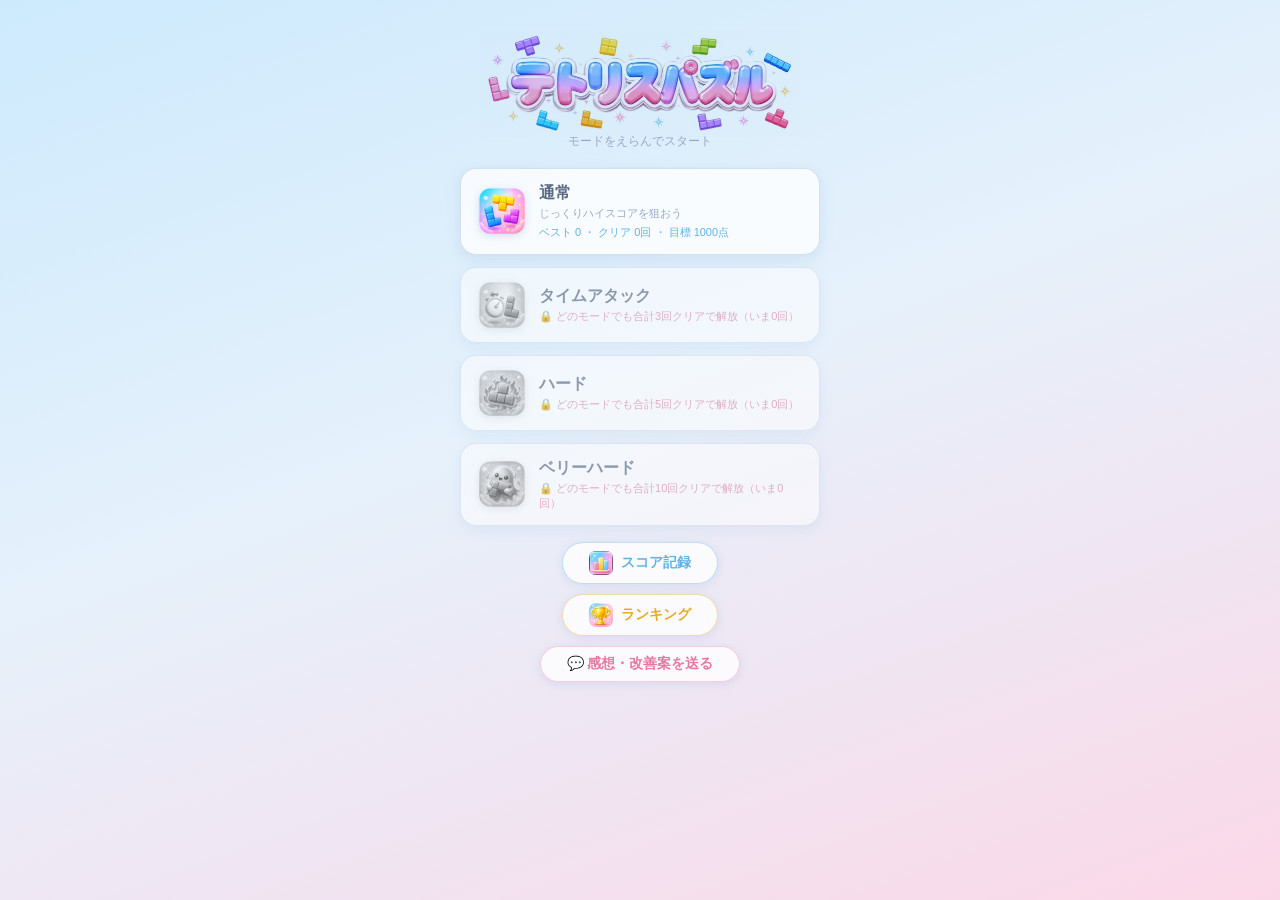
==== commit 0b6e1040: "モード選択画面に「感想・改善案を送る」リンクを追加（ver2.4） AIゲーム実験室の感想ページ（../ad-games/feedback.html?game=tetris）へ。遊んでいる途中の盤面は" ====
--- a/index.html
+++ b/index.html
@@ -852,6 +852,23 @@
   }
   #ranking-btn img { width: 24px; height: 24px; border-radius: 7px; }
   #ranking-btn:active { transform: scale(0.95); }
+  #feedback-link {
+    font-size: 14px;
+    font-weight: 700;
+    color: #e8779f;
+    background: rgba(255, 255, 255, 0.78);
+    border: 1px solid rgba(242, 134, 172, 0.4);
+    border-radius: 999px;
+    padding: 8px 26px;
+    margin-top: 10px;
+    cursor: pointer;
+    box-shadow: 0 2px 10px rgba(122, 161, 209, 0.2);
+    display: inline-flex;
+    align-items: center;
+    gap: 8px;
+    text-decoration: none;
+  }
+  #feedback-link:active { transform: scale(0.95); }
 
   /* --- 更新通知バナー --- */
   #update-banner {
@@ -1014,6 +1031,8 @@
     <button id="stats-btn"><img src="icon-stats.webp" alt=""> スコア記録</button>
     <button id="ranking-btn"><img src="icon-rank.webp" alt=""> ランキング</button>
     <button id="resume-btn" style="display:none">▶ ゲームにもどる</button>
+    <!-- 感想ページ（遊んでいる途中の盤面は保存していないので、新しいタブで開いて消えないようにする） -->
+    <a id="feedback-link" href="../ad-games/feedback.html?game=tetris" target="_blank" rel="noopener">💬 感想・改善案を送る</a>
   </div>
 
   <div id="stats" class="hidden">
@@ -1395,6 +1414,12 @@
     });
   }
 
+  // プレイ回数の集計（AIゲーム実験室の全ゲーム共通）。失敗しても遊ぶのには関係ない
+  const PLAY_API = 'https://script.google.com/macros/s/AKfycbyNh85RNVYJM1_cn5vn6d4_lFm-3_9MeQZe1vMGU4xk-fHRvGbbGUIgkgI2QUXhYyySMw/exec';
+  function countPlay() {
+    try { fetch(PLAY_API, { method: 'POST', mode: 'no-cors', keepalive: true, headers: { 'Content-Type': 'text/plain;charset=utf-8' }, body: JSON.stringify({ type: 'play', game: 'tetris' }) }).catch(() => {}); } catch (e) {}
+  }
+
   function renderRankList(list, statusText) {
     rankStatusEl.textContent = statusText || '';
     if (!list || !list.length) {
@@ -2033,6 +2058,7 @@
 
   function startGame(k) {
     SFX.tap();
+    countPlay();   // モードを選んで開始・もう一度＝1回遊ぶ
     mode = k;
     prevBest = stats[k].best;   // このゲームでの自己ベスト更新判定に使う
     menuEl.classList.add('hidden');
@@ -2138,7 +2164,7 @@
 </script>
 <script>
 // --- バージョン管理・更新通知（PWA） ---
-const APP_VERSION = '2.3';
+const APP_VERSION = '2.4';
 const RELEASE_NOTES = {
   '1.0': ['初版リリース'],
   '1.1': ['パステルカラーの新デザイン', 'ホーム画面に追加できるアプリ（PWA）対応'],
@@ -2158,6 +2184,7 @@
   '2.1': ['🏅 ランキングのメダル、コンボの炎、クリアのクラッカーもオリジナル画像に', 'モード切替タブにもモードのアイコンを表示'],
   '2.2': ['🌈 パズル画面をカラフルに！盤面に虹色フレーム、スコアもカード表示に', '背景にブロックがふわふわ浮かぶ演出を追加'],
   '2.3': ['⏳ ランキングの読み込み中に「記録なし」と出てしまう表示を修正'],
+  '2.4': ['💬 モード選択画面から感想・改善案を送れるように'],
 };
 
 // リロード後にリリースノートを表示
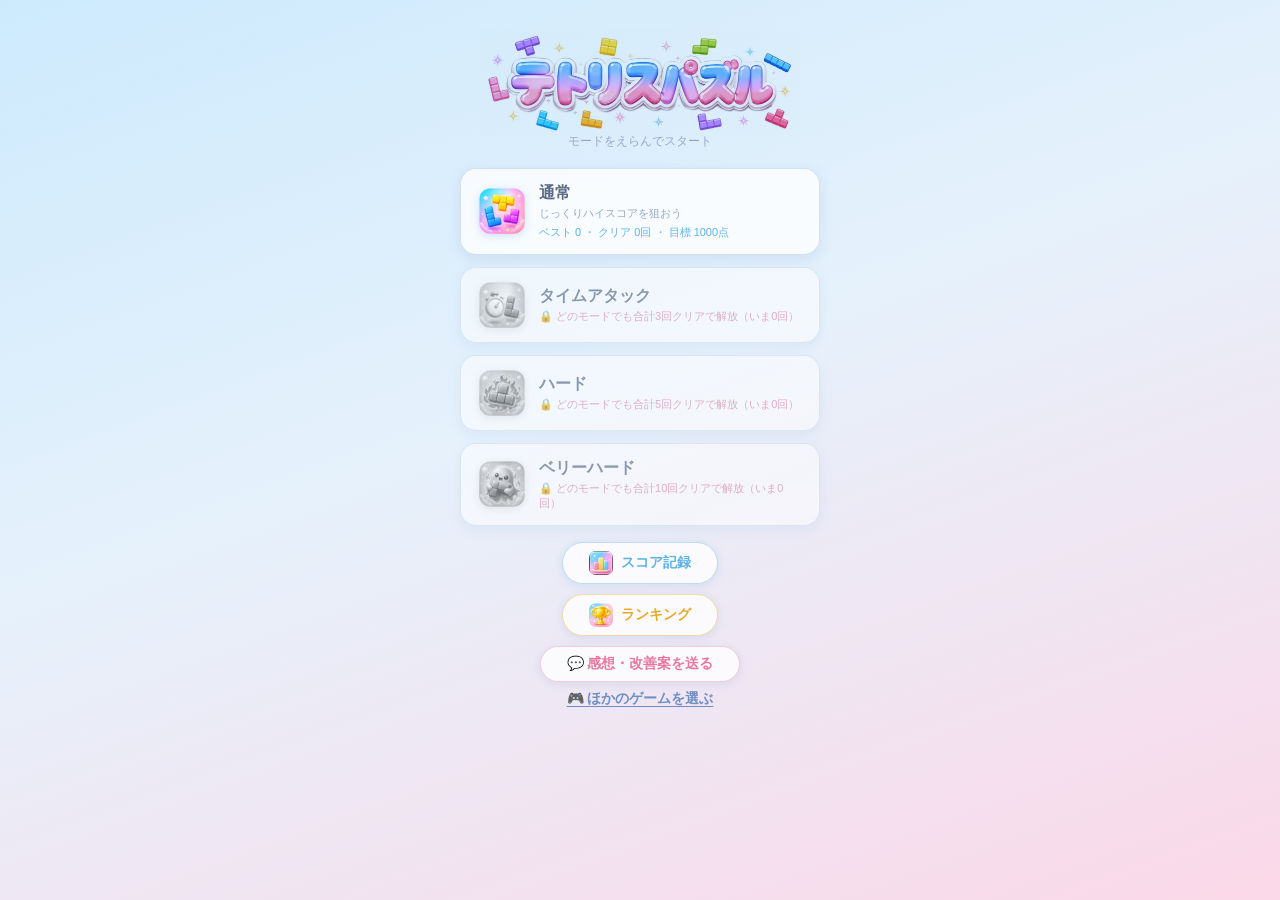
==== commit 1280a26e: "モード選択画面に「ほかのゲームを選ぶ」リンク（AIゲーム実験室のトップへ）を追加（ver2.5） Co-Authored-By: Claude Opus 5.5 <noreply@anthropic." ====
--- a/index.html
+++ b/index.html
@@ -869,6 +869,16 @@
     text-decoration: none;
   }
   #feedback-link:active { transform: scale(0.95); }
+  #games-link {
+    font-size: 14px;
+    font-weight: 700;
+    color: #6f8fc4;
+    padding: 6px 16px;
+    margin-top: 2px;
+    text-decoration: underline;
+    text-underline-offset: 3px;
+  }
+  #games-link:active { transform: scale(0.95); }
 
   /* --- 更新通知バナー --- */
   #update-banner {
@@ -1033,6 +1043,8 @@
     <button id="resume-btn" style="display:none">▶ ゲームにもどる</button>
     <!-- 感想ページ（遊んでいる途中の盤面は保存していないので、新しいタブで開いて消えないようにする） -->
     <a id="feedback-link" href="../ad-games/feedback.html?game=tetris" target="_blank" rel="noopener">💬 感想・改善案を送る</a>
+    <!-- AIゲーム実験室のトップ（ほかのゲーム一覧）へ戻る -->
+    <a id="games-link" href="../ad-games/">🎮 ほかのゲームを選ぶ</a>
   </div>
 
   <div id="stats" class="hidden">
@@ -2164,7 +2176,7 @@
 </script>
 <script>
 // --- バージョン管理・更新通知（PWA） ---
-const APP_VERSION = '2.4';
+const APP_VERSION = '2.5';
 const RELEASE_NOTES = {
   '1.0': ['初版リリース'],
   '1.1': ['パステルカラーの新デザイン', 'ホーム画面に追加できるアプリ（PWA）対応'],
@@ -2185,6 +2197,7 @@
   '2.2': ['🌈 パズル画面をカラフルに！盤面に虹色フレーム、スコアもカード表示に', '背景にブロックがふわふわ浮かぶ演出を追加'],
   '2.3': ['⏳ ランキングの読み込み中に「記録なし」と出てしまう表示を修正'],
   '2.4': ['💬 モード選択画面から感想・改善案を送れるように'],
+  '2.5': ['🎮 モード選択画面から、ほかのゲーム（AIゲーム実験室）へ移れるように'],
 };
 
 // リロード後にリリースノートを表示
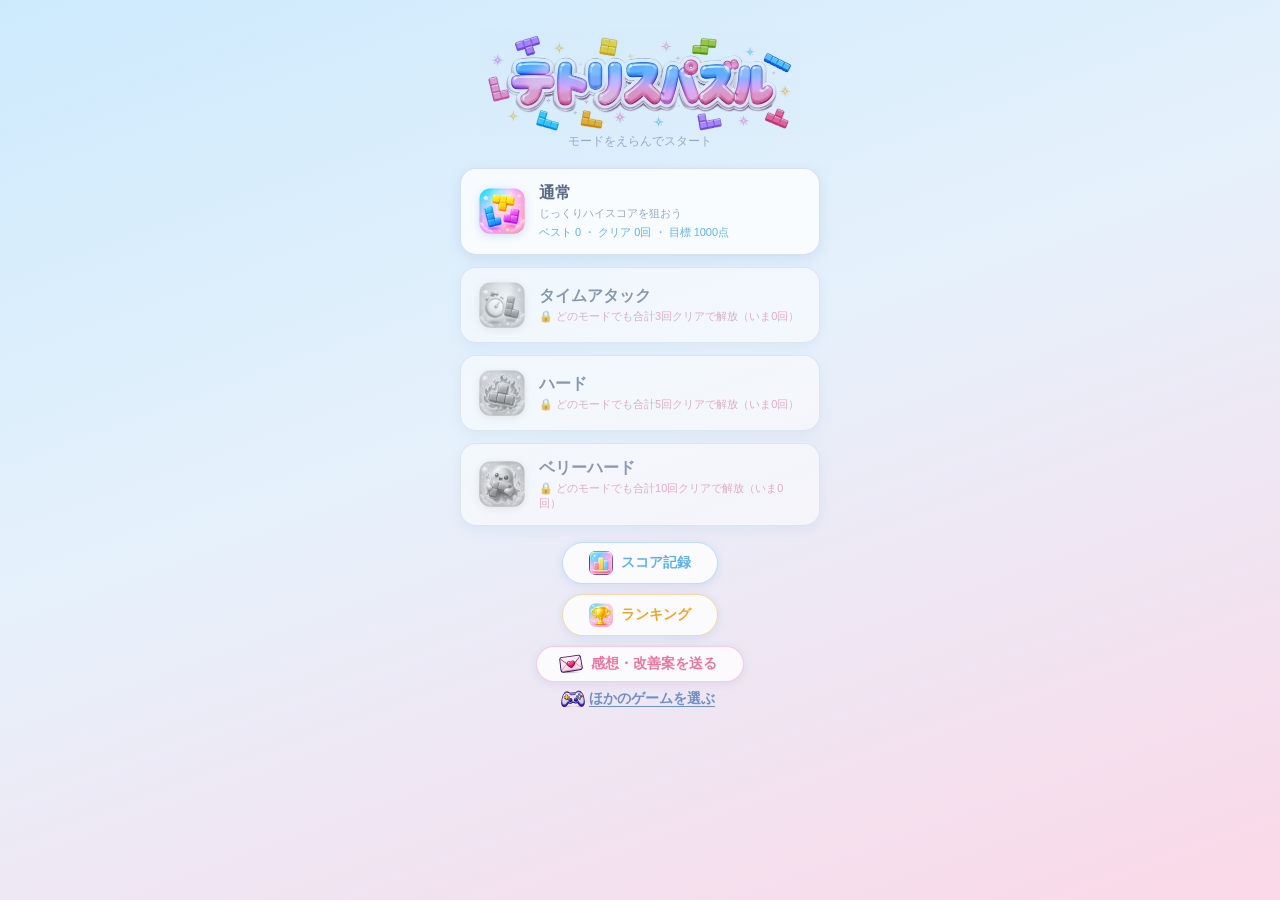
==== commit e87df91b: "「ほかのゲーム」と「感想・改善案を送る」のリンクの絵文字をやめて、AIゲーム実験室と同じアイコン（ChatGPTで作ったもの）に Co-Authored-By: Claude Opus 5.5 <no" ====
--- a/index.html
+++ b/index.html
@@ -879,6 +879,9 @@
     text-underline-offset: 3px;
   }
   #games-link:active { transform: scale(0.95); }
+  /* リンクの前のアイコン（絵文字は使わない） */
+  .lk-ic { width: 24px; height: 24px; margin: -5px 0 -5px -4px; vertical-align: middle; }
+  #games-link .lk-ic { margin-right: 4px; }
 
   /* --- 更新通知バナー --- */
   #update-banner {
@@ -1042,9 +1045,9 @@
     <button id="ranking-btn"><img src="icon-rank.webp" alt=""> ランキング</button>
     <button id="resume-btn" style="display:none">▶ ゲームにもどる</button>
     <!-- 感想ページ（遊んでいる途中の盤面は保存していないので、新しいタブで開いて消えないようにする） -->
-    <a id="feedback-link" href="../ad-games/feedback.html?game=tetris" target="_blank" rel="noopener">💬 感想・改善案を送る</a>
+    <a id="feedback-link" href="../ad-games/feedback.html?game=tetris" target="_blank" rel="noopener"><img class="lk-ic" src="icon-feedback.webp" alt="" width="96" height="96">感想・改善案を送る</a>
     <!-- AIゲーム実験室のトップ（ほかのゲーム一覧）へ戻る -->
-    <a id="games-link" href="../ad-games/">🎮 ほかのゲームを選ぶ</a>
+    <a id="games-link" href="../ad-games/"><img class="lk-ic" src="icon-games.webp" alt="" width="96" height="96">ほかのゲームを選ぶ</a>
   </div>
 
   <div id="stats" class="hidden">
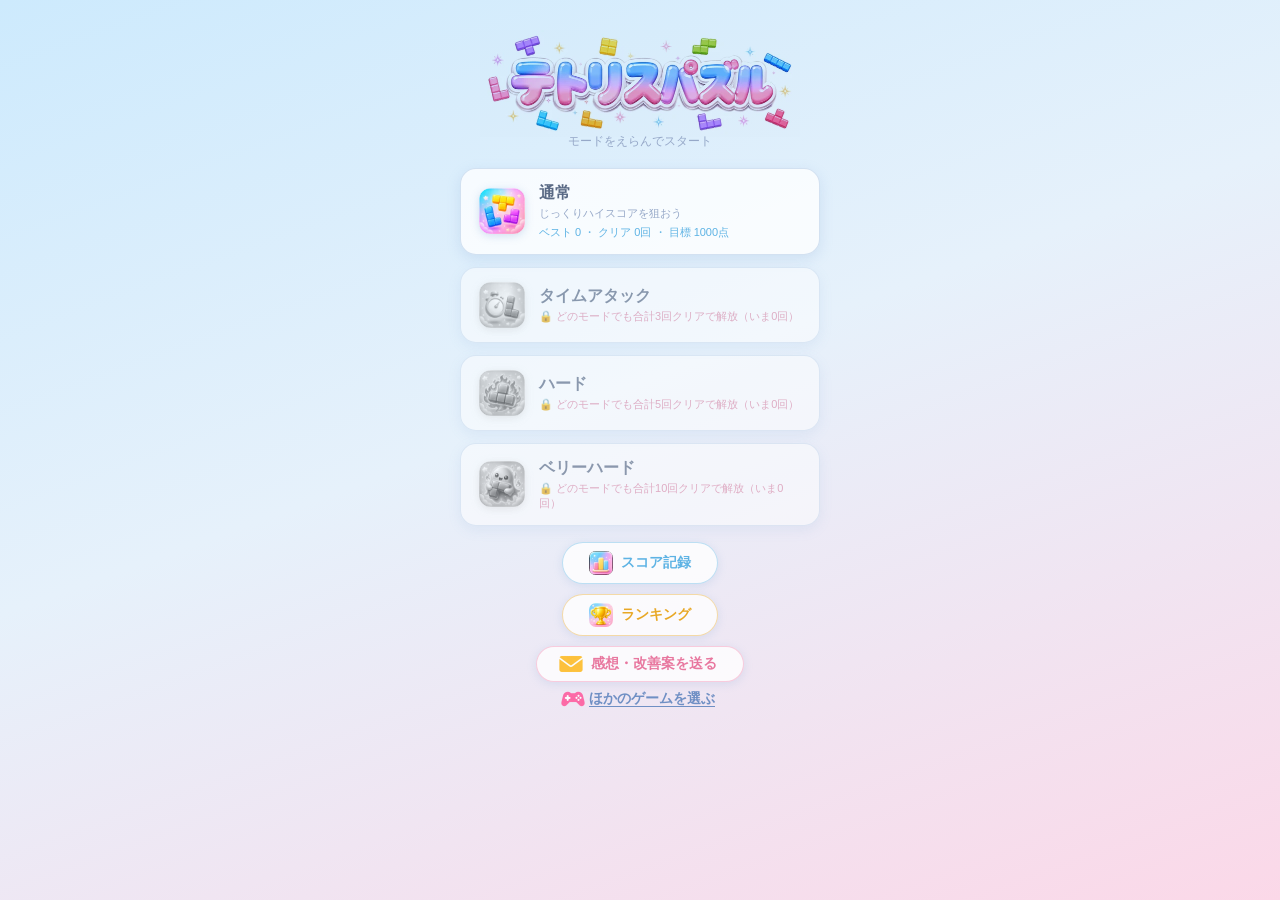
==== commit 6d407fac: "「ほかのゲーム」「感想」リンクのアイコンを、AIゲーム実験室と同じシンプルなフラットな絵に Co-Authored-By: Claude Opus 5.5 <noreply@anthropic.com" ====
--- a/index.html
+++ b/index.html
@@ -1045,9 +1045,9 @@
     <button id="ranking-btn"><img src="icon-rank.webp" alt=""> ランキング</button>
     <button id="resume-btn" style="display:none">▶ ゲームにもどる</button>
     <!-- 感想ページ（遊んでいる途中の盤面は保存していないので、新しいタブで開いて消えないようにする） -->
-    <a id="feedback-link" href="../ad-games/feedback.html?game=tetris" target="_blank" rel="noopener"><img class="lk-ic" src="icon-feedback.webp" alt="" width="96" height="96">感想・改善案を送る</a>
+    <a id="feedback-link" href="../ad-games/feedback.html?game=tetris" target="_blank" rel="noopener"><img class="lk-ic" src="icon-feedback.webp?v=2" alt="" width="96" height="96">感想・改善案を送る</a>
     <!-- AIゲーム実験室のトップ（ほかのゲーム一覧）へ戻る -->
-    <a id="games-link" href="../ad-games/"><img class="lk-ic" src="icon-games.webp" alt="" width="96" height="96">ほかのゲームを選ぶ</a>
+    <a id="games-link" href="../ad-games/"><img class="lk-ic" src="icon-games.webp?v=2" alt="" width="96" height="96">ほかのゲームを選ぶ</a>
   </div>
 
   <div id="stats" class="hidden">
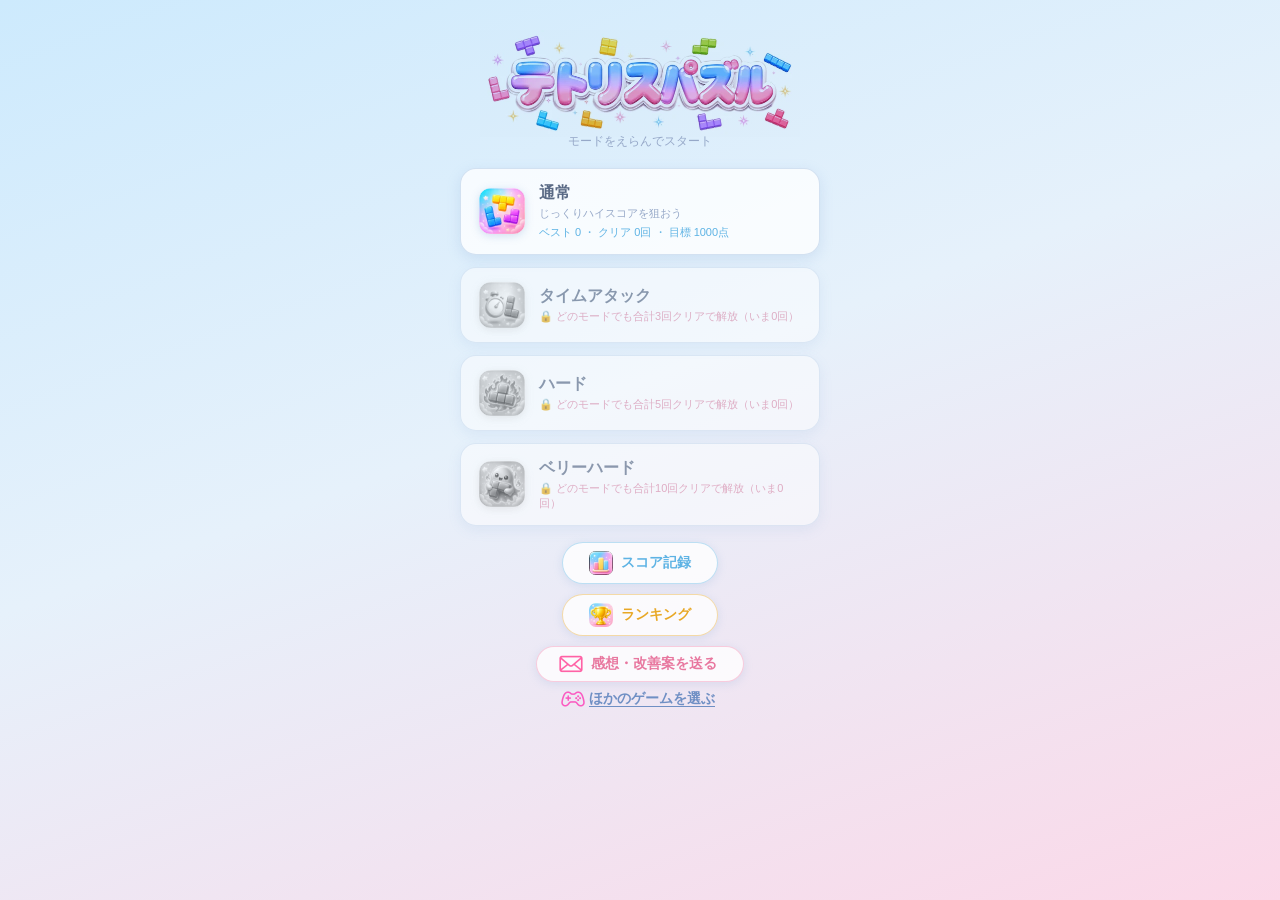
==== commit 2db800ba: "「ほかのゲーム」「感想」リンクのアイコンを、AIゲーム実験室と同じラインアイコンに Co-Authored-By: Claude Opus 5.5 <noreply@anthropic.com>" ====
--- a/index.html
+++ b/index.html
@@ -1045,9 +1045,9 @@
     <button id="ranking-btn"><img src="icon-rank.webp" alt=""> ランキング</button>
     <button id="resume-btn" style="display:none">▶ ゲームにもどる</button>
     <!-- 感想ページ（遊んでいる途中の盤面は保存していないので、新しいタブで開いて消えないようにする） -->
-    <a id="feedback-link" href="../ad-games/feedback.html?game=tetris" target="_blank" rel="noopener"><img class="lk-ic" src="icon-feedback.webp?v=2" alt="" width="96" height="96">感想・改善案を送る</a>
+    <a id="feedback-link" href="../ad-games/feedback.html?game=tetris" target="_blank" rel="noopener"><img class="lk-ic" src="icon-feedback.webp?v=3" alt="" width="96" height="96">感想・改善案を送る</a>
     <!-- AIゲーム実験室のトップ（ほかのゲーム一覧）へ戻る -->
-    <a id="games-link" href="../ad-games/"><img class="lk-ic" src="icon-games.webp?v=2" alt="" width="96" height="96">ほかのゲームを選ぶ</a>
+    <a id="games-link" href="../ad-games/"><img class="lk-ic" src="icon-games.webp?v=3" alt="" width="96" height="96">ほかのゲームを選ぶ</a>
   </div>
 
   <div id="stats" class="hidden">
